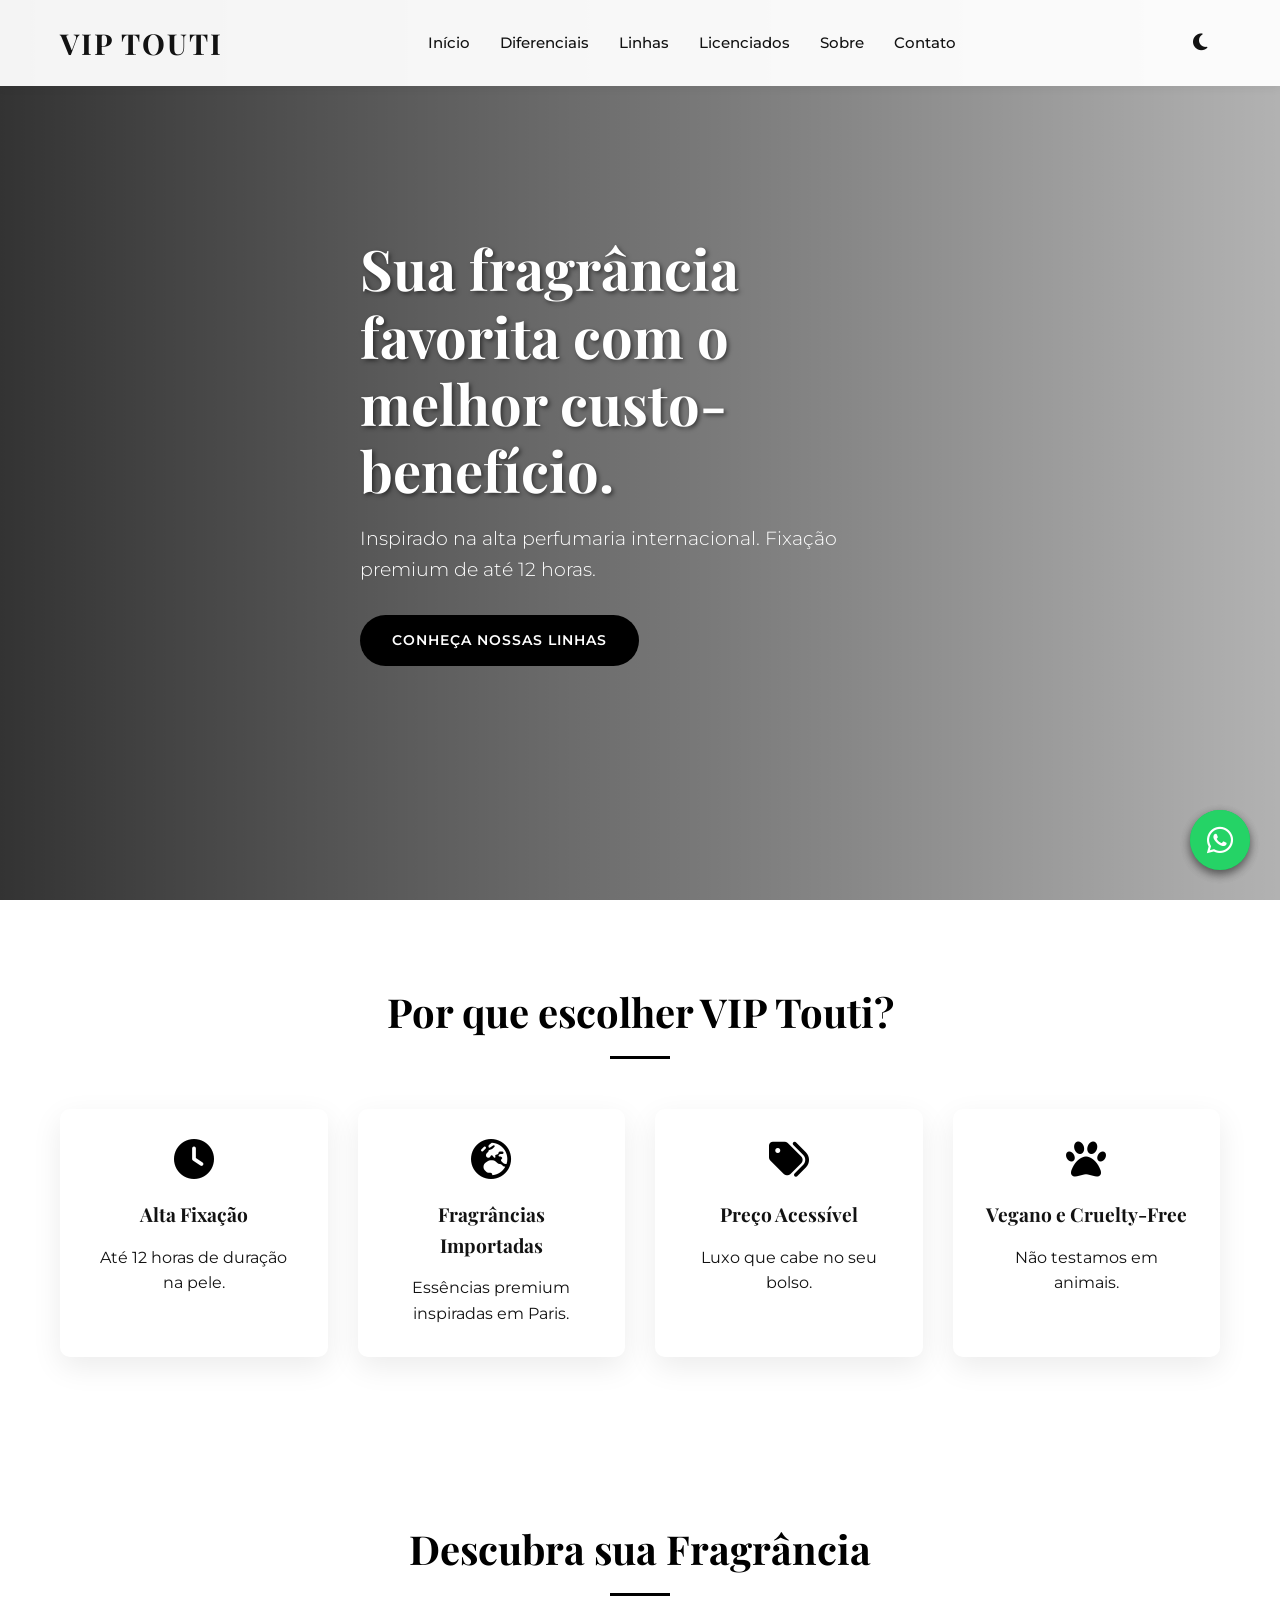
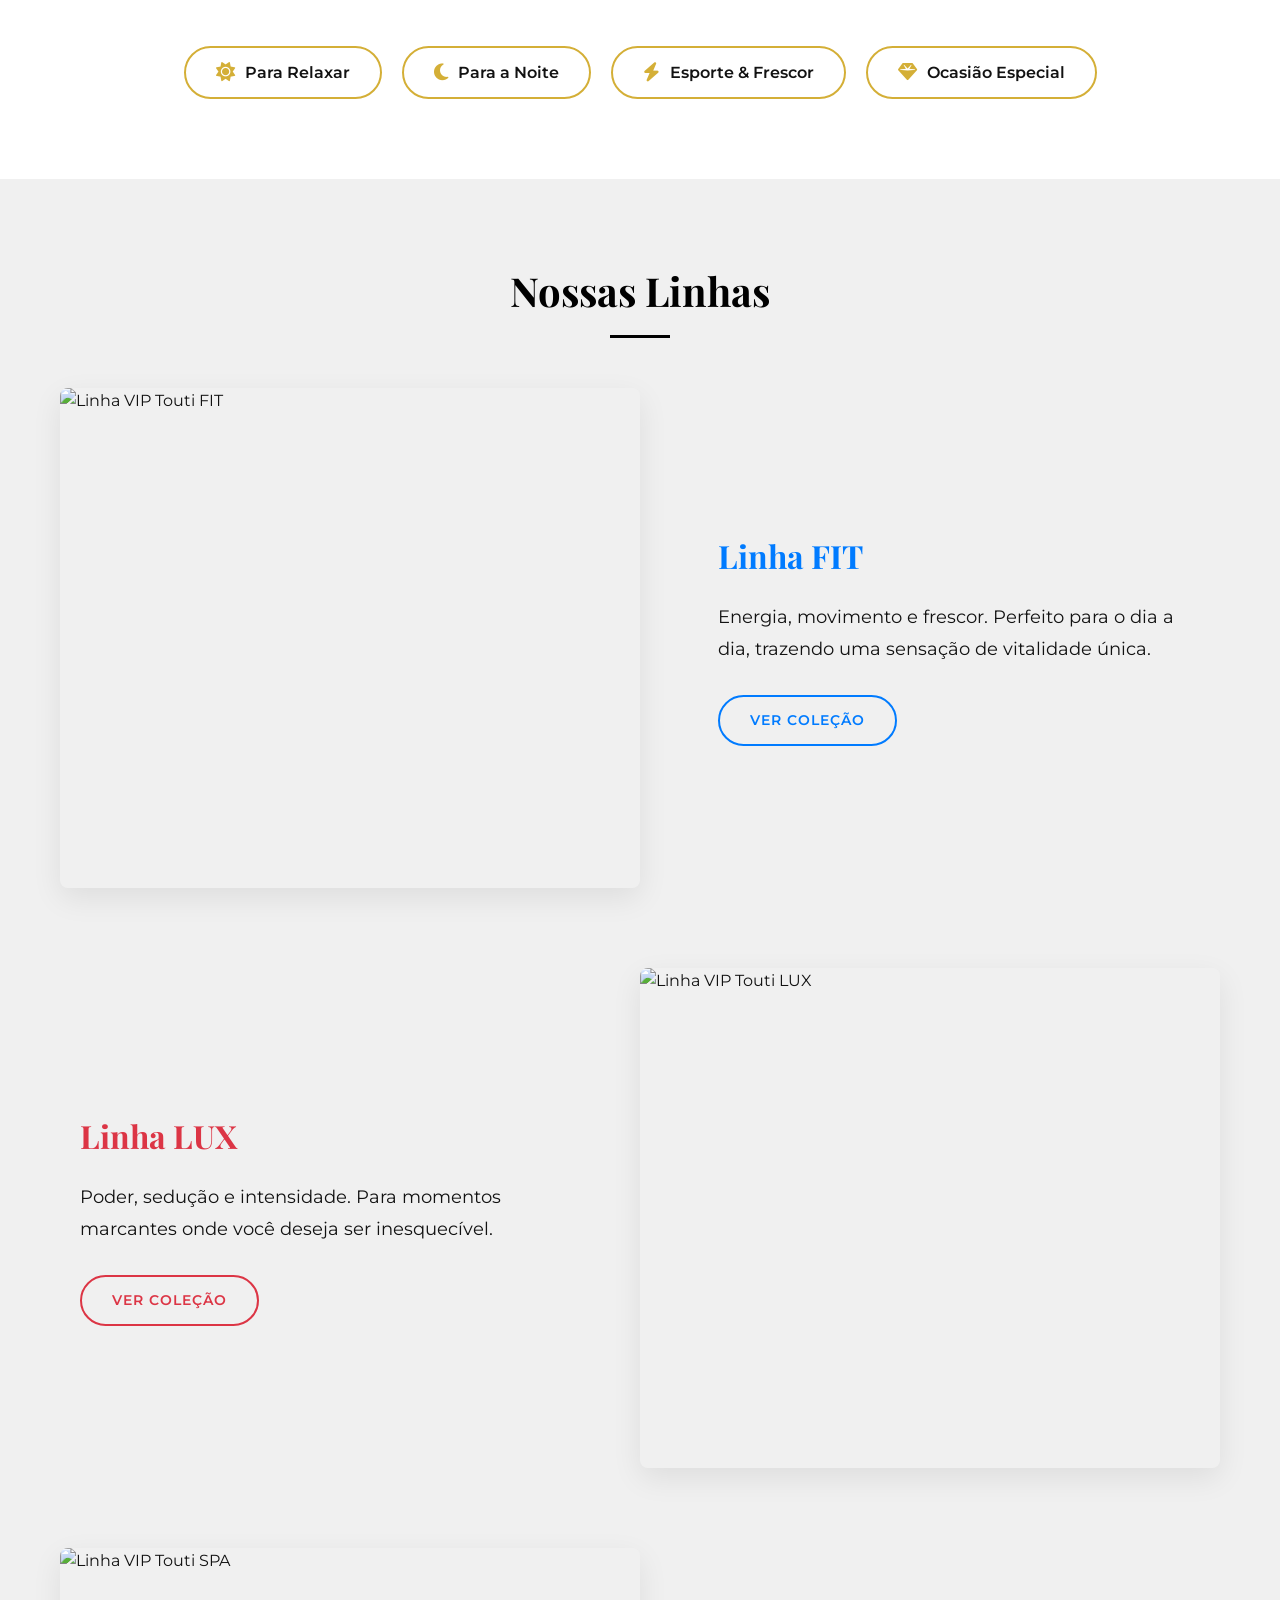
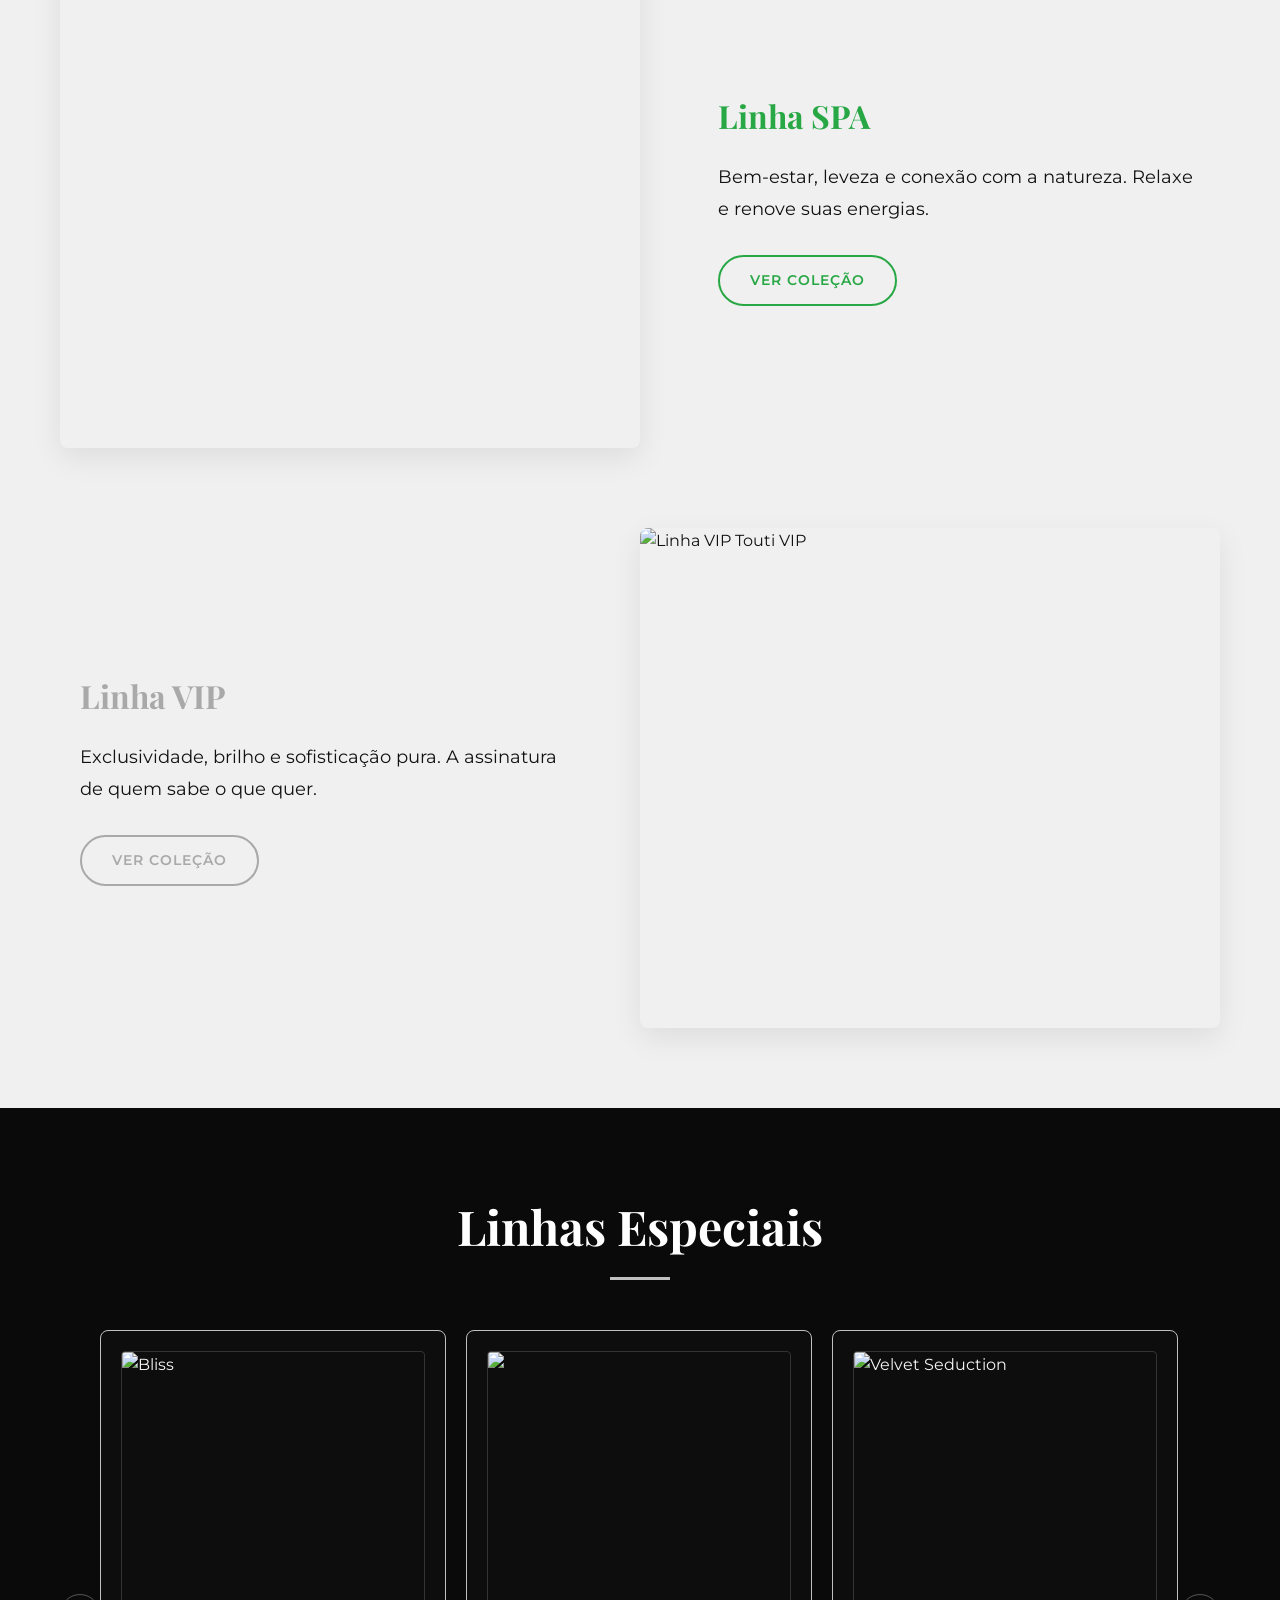
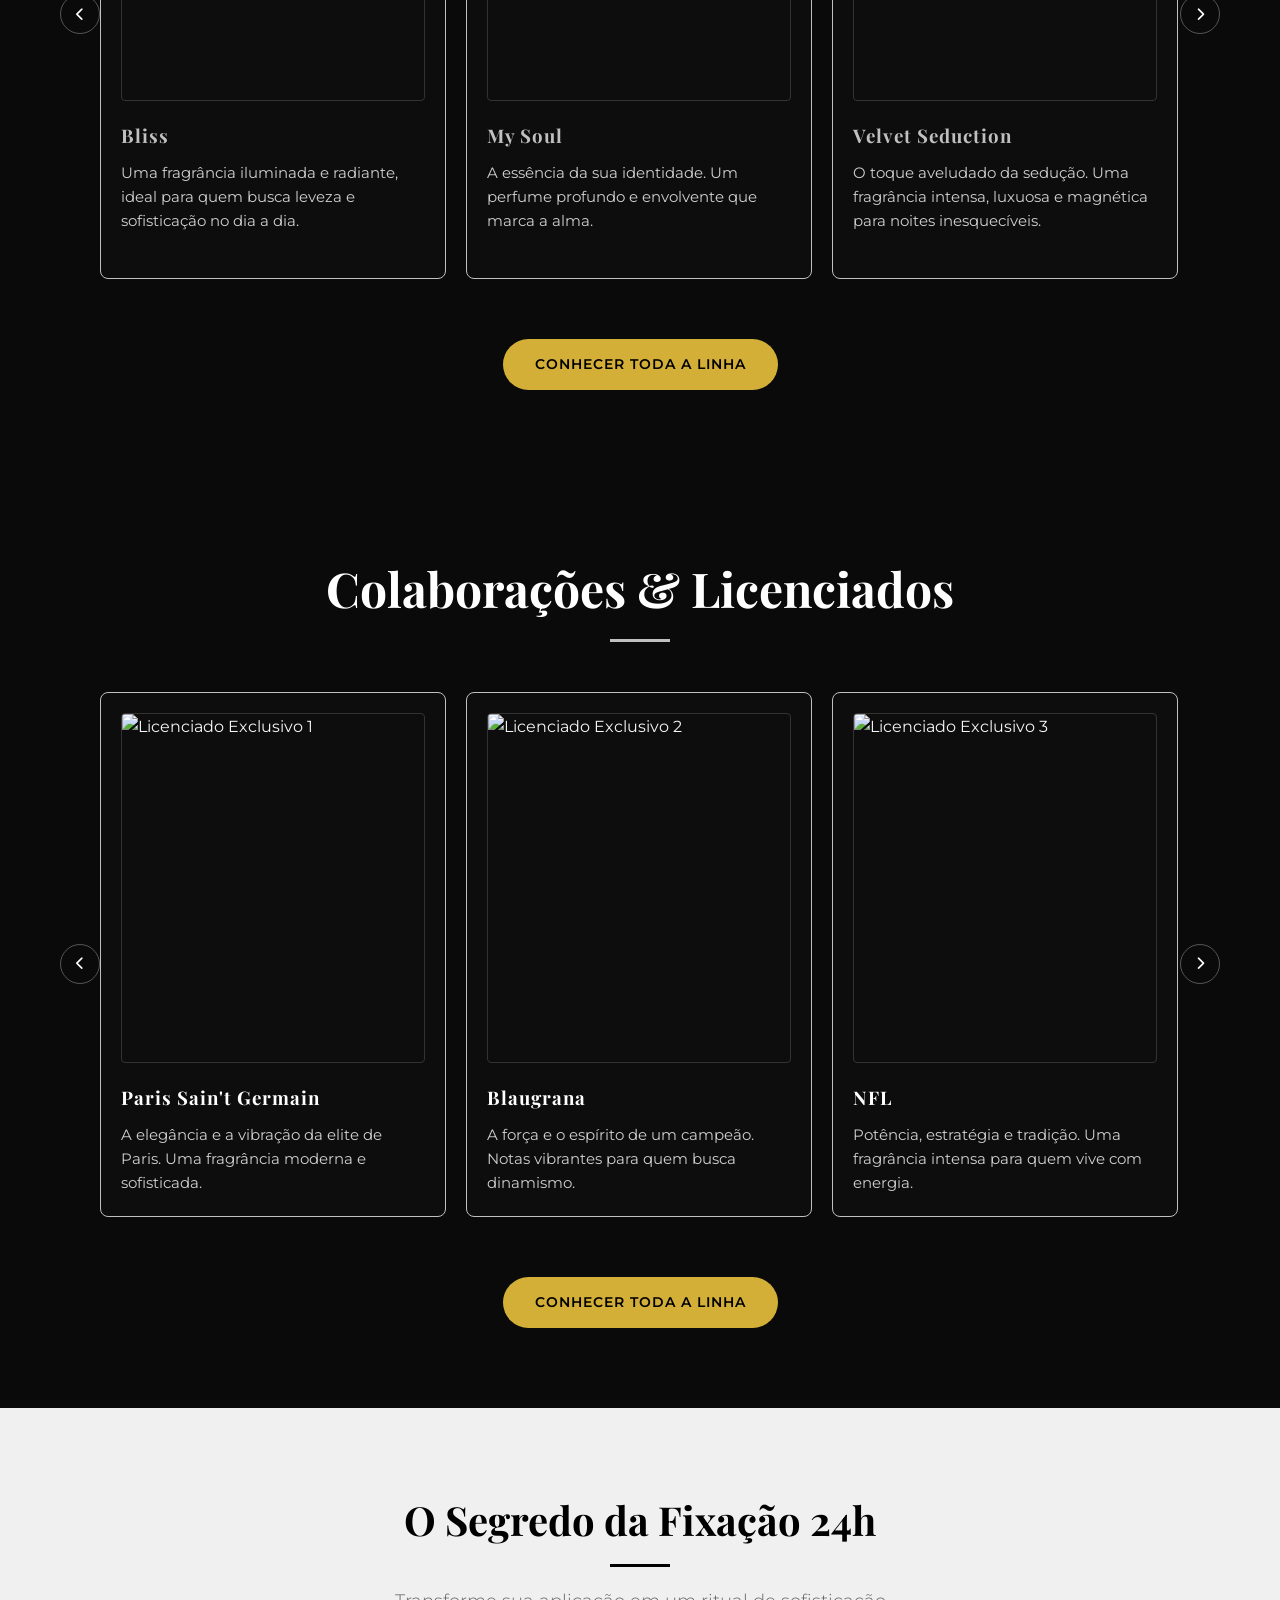
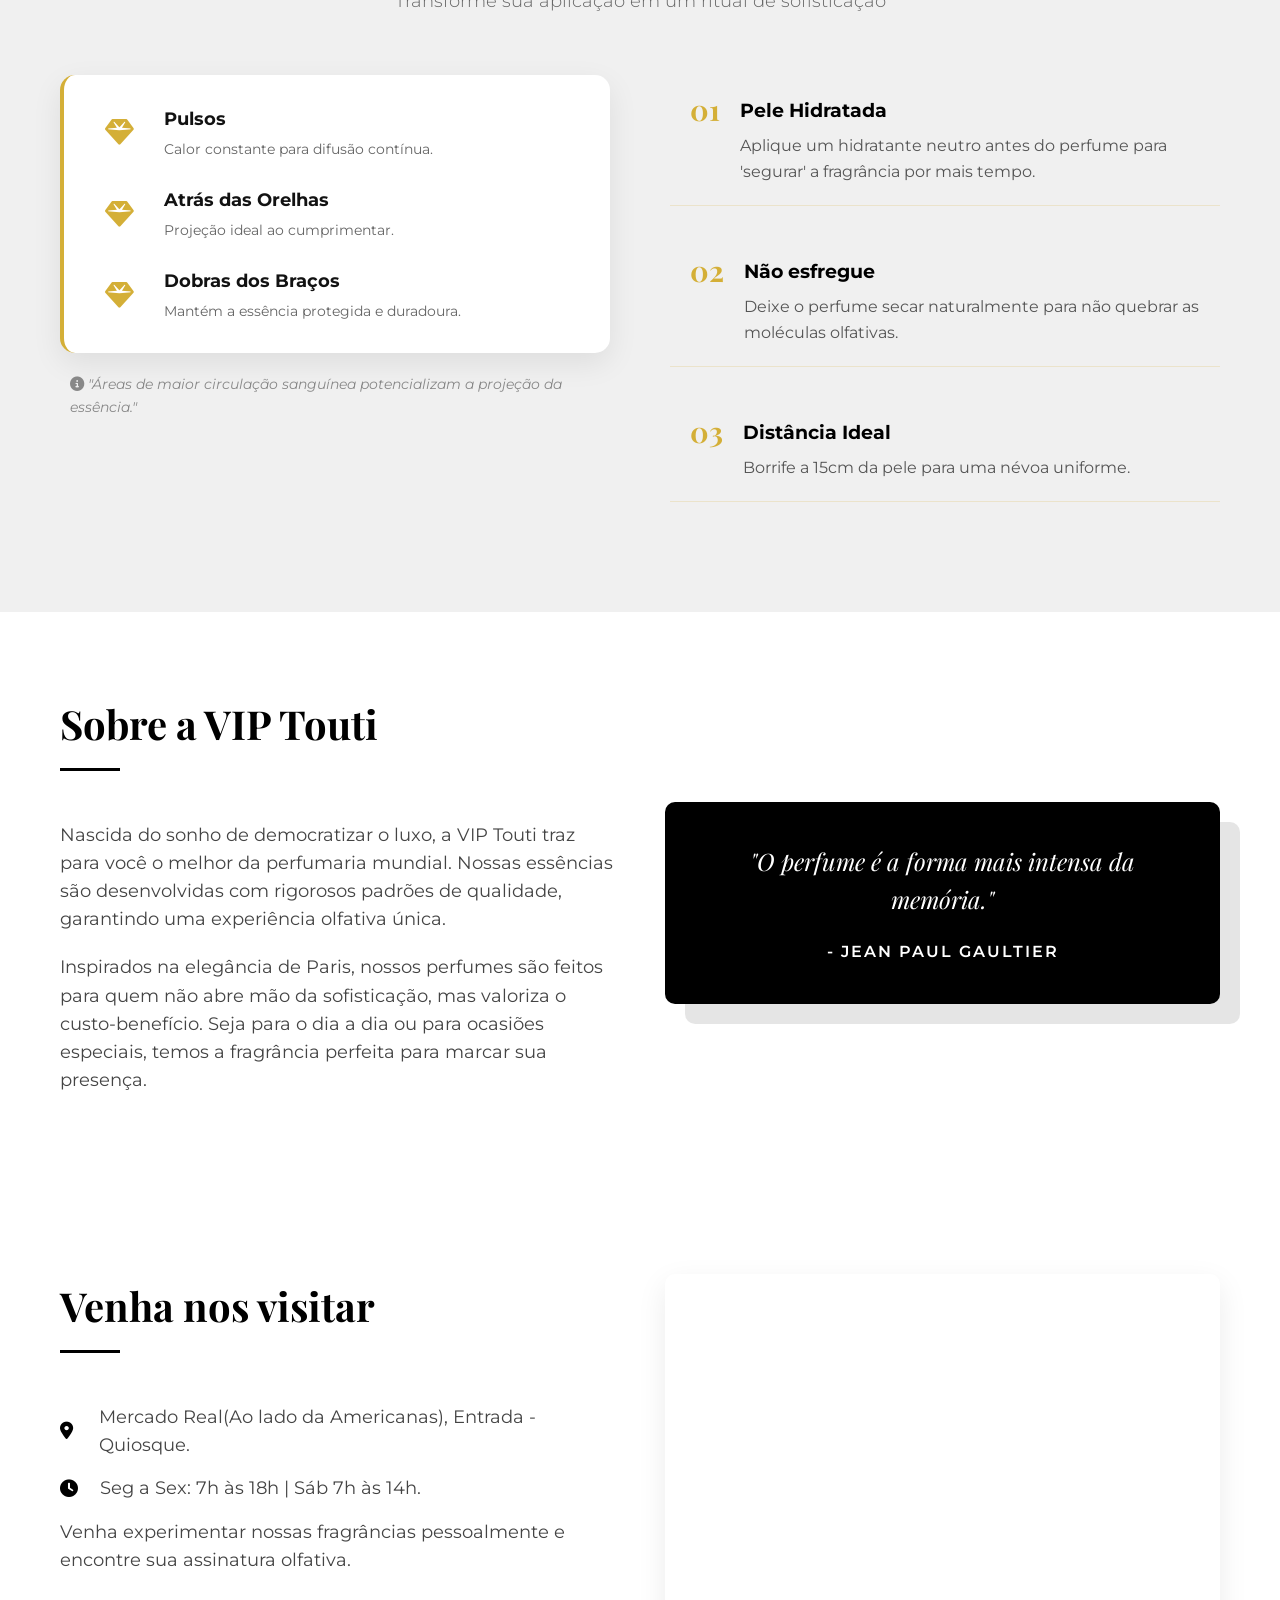
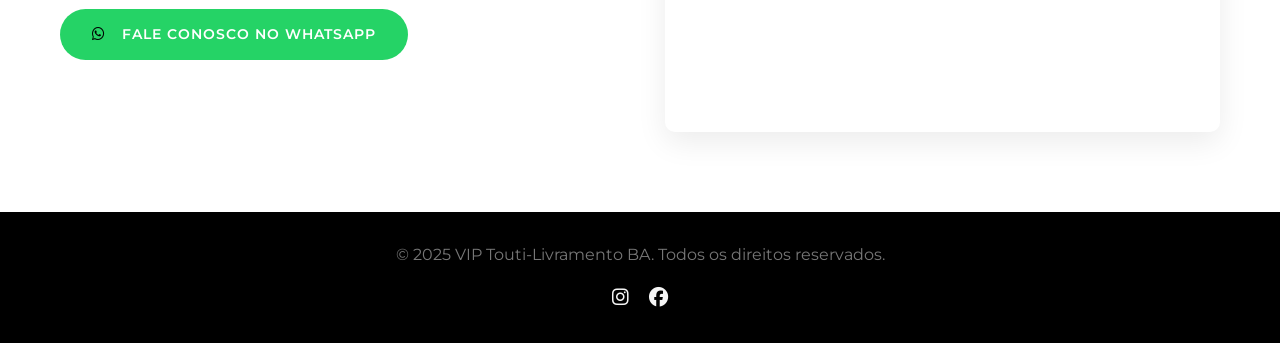
==== index.html @ 3f0609f9 "Add files via upload" ====
<!DOCTYPE html>
<html lang="pt-BR">

<head>
    <meta charset="UTF-8">
    <meta name="viewport" content="width=device-width, initial-scale=1.0">
    <title>VIP Touti - Livramento de Nss. Senhora</title>
    <link rel="icon" type="image/png" href="assets/favicon.png">
    <meta name="description"
        content="VIP Touti - Sua fragrância favorita com o melhor custo-benefício. Fixação de 12h, inspirado em Paris.">
    <!-- Google Fonts -->
    <link rel="preconnect" href="https://fonts.googleapis.com">
    <link rel="preconnect" href="https://fonts.gstatic.com" crossorigin>
    <link
        href="https://fonts.googleapis.com/css2?family=Montserrat:wght@300;400;600&family=Playfair+Display:wght@400;700&display=swap"
        rel="stylesheet">
    <!-- FontAwesome -->
    <link rel="stylesheet" href="https://cdnjs.cloudflare.com/ajax/libs/font-awesome/6.4.0/css/all.min.css">
    <!-- CSS -->
    <link rel="stylesheet" href="styles.css">
</head>

<body>

    <!-- Header / Nav -->
    <nav class="navbar">
        <div class="container nav-container">
            <h1 class="logo">VIP TOUTI</h1>
            <ul class="nav-links">
                <li><a href="#hero">Início</a></li>
                <li><a href="#diferenciais">Diferenciais</a></li>
                <li><a href="#linhas">Linhas</a></li>
                <li><a href="#licenciados">Licenciados</a></li>
                <li><a href="#sobre">Sobre</a></li>
                <li><a href="#contato">Contato</a></li>
            </ul>
            <div class="theme-toggle" id="theme-toggle">
                <i class="fas fa-moon"></i>
            </div>
            <div class="mobile-menu-btn">
                <i class="fas fa-bars"></i>
            </div>
        </div>
    </nav>

    <!-- Hero Section -->
    <header id="hero" class="hero-section">
        <div class="hero-overlay"></div>
        <div class="container hero-content">
            <h2>Sua fragrância favorita com o melhor custo-benefício.</h2>
            <p>Inspirado na alta perfumaria internacional. Fixação premium de até 12 horas.</p>
            <a href="#linhas" class="btn btn-primary">Conheça Nossas Linhas</a>
        </div>
    </header>

    <!-- Diferenciais -->
    <section id="diferenciais" class="section-padding">
        <div class="container">
            <h2 class="section-title">Por que escolher VIP Touti?</h2>
            <div class="diferenciais-grid">
                <div class="diferencial-card">
                    <i class="fas fa-clock"></i>
                    <h3>Alta Fixação</h3>
                    <p>Até 12 horas de duração na pele.</p>
                </div>
                <div class="diferencial-card">
                    <i class="fas fa-globe-europe"></i>
                    <h3>Fragrâncias Importadas</h3>
                    <p>Essências premium inspiradas em Paris.</p>
                </div>
                <div class="diferencial-card">
                    <i class="fas fa-tags"></i>
                    <h3>Preço Acessível</h3>
                    <p>Luxo que cabe no seu bolso.</p>
                </div>
                <div class="diferencial-card">
                    <i class="fas fa-paw"></i>
                    <h3>Vegano e Cruelty-Free</h3>
                    <p>Não testamos em animais.</p>
                </div>
            </div>
        </div>
    </section>

    <!-- Quiz / Descubra sua Fragrância -->
    <section id="quiz-section" class="section-padding">
        <div class="container">
            <h2 class="section-title">Descubra sua Fragrância</h2>
            <div class="quiz-container">
                <button class="quiz-btn" data-target="spa">
                    <i class="fas fa-sun"></i> Para Relaxar
                </button>
                <button class="quiz-btn" data-target="lux">
                    <i class="fas fa-moon"></i> Para a Noite
                </button>
                <button class="quiz-btn" data-target="fit">
                    <i class="fas fa-bolt"></i> Esporte & Frescor
                </button>
                <button class="quiz-btn" data-target="vip">
                    <i class="fas fa-gem"></i> Ocasião Especial
                </button>
            </div>
        </div>
    </section>

    <!-- Linhas -->
    <section id="linhas" class="section-padding bg-light">
        <div class="container">
            <h2 class="section-title">Nossas Linhas</h2>
            <div class="lines-container">
                <!-- Linha FIT -->
                <div class="line-row line-fit-card">
                    <div class="line-image-container">
                        <img src="assets/fit.jpg" alt="Linha VIP Touti FIT">
                    </div>
                    <div class="line-content">
                        <h3>Linha FIT</h3>
                        <p>Energia, movimento e frescor. Perfeito para o dia a dia, trazendo uma sensação de vitalidade
                            única.</p>
                        <a href="#" class="btn btn-outline js-open-modal" data-category="fit">Ver Coleção</a>
                    </div>
                </div>

                <!-- Linha LUX -->
                <div class="line-row line-lux-card">
                    <div class="line-image-container">
                        <img src="assets/lux.png" alt="Linha VIP Touti LUX">
                    </div>
                    <div class="line-content">
                        <h3>Linha LUX</h3>
                        <p>Poder, sedução e intensidade. Para momentos marcantes onde você deseja ser inesquecível.</p>
                        <a href="#" class="btn btn-outline js-open-modal" data-category="lux">Ver Coleção</a>
                    </div>
                </div>

                <!-- Linha SPA -->
                <div class="line-row line-spa-card">
                    <div class="line-image-container">
                        <img src="assets/spa.png" alt="Linha VIP Touti SPA">
                    </div>
                    <div class="line-content">
                        <h3>Linha SPA</h3>
                        <p>Bem-estar, leveza e conexão com a natureza. Relaxe e renove suas energias.</p>
                        <a href="#" class="btn btn-outline js-open-modal" data-category="spa">Ver Coleção</a>
                    </div>
                </div>

                <!-- Linha VIP -->
                <div class="line-row line-vip-card">
                    <div class="line-image-container">
                        <img src="assets/vip.jpg" alt="Linha VIP Touti VIP">
                    </div>
                    <div class="line-content">
                        <h3>Linha VIP</h3>
                        <p>Exclusividade, brilho e sofisticação pura. A assinatura de quem sabe o que quer.</p>
                        <a href="#" class="btn btn-outline js-open-modal" data-category="vip">Ver Coleção</a>
                    </div>
                </div>
            </div>
        </div>
    </section>

    <!-- Linhas Especiais (Carousel) -->
    <section id="linhas-especiais" class="section-padding licensed-section">
        <div class="container">
            <h2 class="section-title">Linhas Especiais</h2>

            <div class="carousel-container">
                <button class="carousel-btn prev-btn" aria-label="Anterior"><i class="fas fa-chevron-left"></i></button>

                <div class="carousel-track-container">
                    <div class="licensed-grid carousel-track">
                        <!-- Bliss -->
                        <div class="licensed-card">
                            <img src="assets/bliss.png" alt="Bliss">
                            <div class="licensed-info">
                                <h3>Bliss</h3>
                                <p>Uma fragrância iluminada e radiante, ideal para quem busca leveza e sofisticação no
                                    dia a dia.</p>

                            </div>
                        </div>
                        <!-- My Soul -->
                        <div class="licensed-card">
                            <img src="assets/mysoul.jpeg" My Soul">
                            <div class="licensed-info">
                                <h3>My Soul</h3>
                                <p>A essência da sua identidade. Um perfume profundo e envolvente que marca a alma.</p>

                            </div>
                        </div>
                        <!-- Velvet Seduction -->
                        <div class="licensed-card">
                            <img src="assets/velvetSeduction.png" alt="Velvet Seduction">
                            <div class="licensed-info">
                                <h3>Velvet Seduction</h3>
                                <p>O toque aveludado da sedução. Uma fragrância intensa, luxuosa e magnética para noites
                                    inesquecíveis.</p>

                            </div>
                        </div>
                        <!-- Charm -->
                        <div class="licensed-card">
                            <img src="assets/charm.jpeg" alt="Cham">
                            <div class="licensed-info">
                                <h3>Charm</h3>
                                <p>Charme e personalidade em cada nota. O equilíbrio perfeito entre o moderno e o
                                    clássico.</p>

                            </div>
                        </div>

                         <!-- Desire -->
                        <div class="licensed-card">
                            <img src="assets/Desire.jpg" alt="Desire">
                            <div class="licensed-info">
                                <h3>Desire</h3>
                                <p>Uma fragrância magnética e envolvente, feita para quem deseja deixar um rastro de sedução e sofisticação por onde passa.
                            </div>
                        </div>

                         <!-- Unity -->
                        <div class="licensed-card">
                            <img src="assets/unity.jpg" alt="Unity">
                            <div class="licensed-info">
                                <h3>Unity</h3>
                                <p>A harmonia perfeita entre frescor e força. Uma essência versátil que celebra a união de notas vibrantes para o dia a dia.</p>

                            </div>
                        </div>

                         <!-- Prestige -->
                        <div class="licensed-card">
                            <img src="assets/prestige.jpg" alt="Prestige">
                            <div class="licensed-info">
                                <h3>Prestige</h3>
                                <p>O ápice da elegância e do poder. Notas intensas e refinadas para momentos onde a presença marcante é indispensável.</p>

                            </div>
                        </div>
                    </div>
                </div>

                <button class="carousel-btn next-btn" aria-label="Próximo"><i class="fas fa-chevron-right"></i></button>
            </div>

            <div style="text-align: center; margin-top: 40px;">
                <a href="#contato" class="btn btn-primary"
                    style="background-color: var(--color-licensed); color: #000;">Conhecer Toda a Linha</a>
            </div>
        </div>
    </section>

    <!-- Perfumes Licenciados (Carousel) -->
    <section id="licenciados" class="section-padding licensed-section">
        <div class="container">
            <h2 class="section-title">Colaborações & Licenciados</h2>

            <div class="carousel-container">
                <button class="carousel-btn prev-btn" aria-label="Anterior"><i class="fas fa-chevron-left"></i></button>

                <div class="carousel-track-container">
                    <div class="licensed-grid carousel-track">
                        <!-- Card 1 -->
                        <div class="licensed-card">
                            <img src="assets/paris.jpeg" alt="Licenciado Exclusivo 1">
                            <div class="licensed-info">
                                <h3>Paris Sain't Germain</h3>
                                <p>A elegância e a vibração da elite de Paris. Uma fragrância moderna e sofisticada.</p>
                            </div>
                        </div>
                        <!-- Card 2 -->
                        <div class="licensed-card">
                            <img src="assets/barcelona.jpeg" alt="Licenciado Exclusivo 2">
                            <div class="licensed-info">
                                <h3>Blaugrana</h3>
                                <p>A força e o espírito de um campeão. Notas vibrantes para quem busca dinamismo.</p>
                            </div>
                        </div>
                        <!-- Card 3 -->
                        <div class="licensed-card">
                            <img src="assets/nfl.jpg" alt="Licenciado Exclusivo 3">
                            <div class="licensed-info">
                                <h3>NFL</h3>
                                <p>Potência, estratégia e tradição. Uma fragrância intensa para quem vive com energia.
                                </p>
                            </div>
                        </div>
                        <!-- Card 4 -->
                        <div class="licensed-card">
                            <img src="assets/city.png" alt="Licenciado Exclusivo 4">
                            <div class="licensed-info">
                                <h3>Manchester City</h3>
                                <p>Inovação e domínio. Um aroma marcante que reflete a modernidade do futebol inglês.
                                </p>
                            </div>
                        </div>
                        <!-- Card 5 -->
                        <div class="licensed-card">
                            <img src="assets/juventus.jpg" alt="Licenciado Exclusivo 5">
                            <div class="licensed-info">
                                <h3>Juventus</h3>
                                <p>O clássico estilo italiano. Elegância atemporal e sofisticação em cada nota.</p>
                            </div>
                        </div>
                        <!-- Card 6 -->
                        <div class="licensed-card">
                            <img src="assets/marinaFerrari.jpg" alt="Licenciado Exclusivo 7">
                            <div class="licensed-info">
                                <h3>Marina Ferrari</h3>
                                <p>Leveza, frescor e autenticidade. Perfeito para mulheres dinâmicas e inspiradoras.</p>
                            </div>
                        </div>
                    </div>
                </div>

                <button class="carousel-btn next-btn" aria-label="Próximo"><i class="fas fa-chevron-right"></i></button>
            </div>

            <div style="text-align: center; margin-top: 40px;">
                <a href="#contato" class="btn btn-primary"
                    style="background-color: var(--color-licensed); color: #000;">Conhecer Toda a Linha</a>
            </div>
        </div>
    </section>

    <!-- Seção de Autoridade e Dicas -->
    <section id="fixacao-tips" class="section-padding bg-light">
        <div class="container">
            <div class="section-header-centered">
                <h2 class="section-title">O Segredo da Fixação 24h</h2>
                <p class="section-subtitle">Transforme sua aplicação em um ritual de sofisticação</p>
            </div>

            <div class="tips-grid">
                <!-- Esquerda: Infográfico de Pontos de Pulso -->
                <div class="pulse-points-column">
                    <div class="infographic-container">
                        <div class="pulse-point-item">
                            <i class="fas fa-gem"></i>
                            <div class="pulse-text">
                                <h4>Pulsos</h4>
                                <p>Calor constante para difusão contínua.</p>
                            </div>
                        </div>
                        <div class="pulse-point-item">
                            <i class="fas fa-gem"></i>
                            <div class="pulse-text">
                                <h4>Atrás das Orelhas</h4>
                                <p>Projeção ideal ao cumprimentar.</p>
                            </div>
                        </div>
                        <div class="pulse-point-item">
                            <i class="fas fa-gem"></i>
                            <div class="pulse-text">
                                <h4>Dobras dos Braços</h4>
                                <p>Mantém a essência protegida e duradoura.</p>
                            </div>
                        </div>
                    </div>
                    <div class="infographic-legend">
                        <p><i class="fas fa-info-circle"></i> "Áreas de maior circulação sanguínea potencializam a
                            projeção da essência."</p>
                    </div>
                </div>

                <!-- Direita: Dicas VIP -->
                <div class="vip-tips-column">
                    <div class="vip-tip-card">
                        <span class="tip-number">01</span>
                        <div class="tip-content">
                            <h4>Pele Hidratada</h4>
                            <p>Aplique um hidratante neutro antes do perfume para 'segurar' a fragrância por mais tempo.
                            </p>
                        </div>
                    </div>
                    <div class="vip-tip-card">
                        <span class="tip-number">02</span>
                        <div class="tip-content">
                            <h4>Não esfregue</h4>
                            <p>Deixe o perfume secar naturalmente para não quebrar as moléculas olfativas.</p>
                        </div>
                    </div>
                    <div class="vip-tip-card">
                        <span class="tip-number">03</span>
                        <div class="tip-content">
                            <h4>Distância Ideal</h4>
                            <p>Borrife a 15cm da pele para uma névoa uniforme.</p>
                        </div>
                    </div>
                </div>
            </div>
        </div>
    </section>


    <!-- Sobre -->
    <section id="sobre" class="section-padding">
        <div class="container about-container">
            <div class="about-text">
                <h2 class="section-title align-left">Sobre a VIP Touti</h2>
                <p>Nascida do sonho de democratizar o luxo, a VIP Touti traz para você o melhor da perfumaria mundial.
                    Nossas essências são desenvolvidas com rigorosos padrões de qualidade, garantindo uma experiência
                    olfativa única.</p>
                <p>Inspirados na elegância de Paris, nossos perfumes são feitos para quem não abre mão da sofisticação,
                    mas valoriza o custo-benefício. Seja para o dia a dia ou para ocasiões especiais, temos a fragrância
                    perfeita para marcar sua presença.</p>
            </div>
            <div class="about-image">
                <!-- Using hero image again or could be another generated one, reusing hero for now or generic pattern -->
                <!-- Let's use a nice quote box or style here instead of image to save assets, or re-use hero cropped -->
                <div class="quote-box">
                    <p>"O perfume é a forma mais intensa da memória."</p>
                    <span>- Jean Paul Gaultier</span>
                </div>
            </div>
        </div>
    </section>

    <!-- Localização e Contato -->
    <section id="contato" class="section-padding bg-dark">
        <div class="container contact-container">
            <div class="contact-info">
                <h2 class="section-title text-white align-left">Venha nos visitar</h2>
                <p><i class="fas fa-map-marker-alt"></i> Mercado Real(Ao lado da Americanas), Entrada - Quiosque. </p>
                <p><i class="fas fa-clock"></i> Seg a Sex: 7h às 18h | Sáb 7h às 14h. </p>
                <p>Venha experimentar nossas fragrâncias pessoalmente e encontre sua assinatura olfativa.</p>
                <a href="https://wa.me/5577998505949" target="_blank" class="btn btn-whatsapp main-cta">
                    <i class="fab fa-whatsapp"></i> Fale Conosco no WhatsApp
                </a>
            </div>
            <div class="map-placeholder">
                <iframe
                    src="https://www.google.com/maps/embed?pb=!1m18!1m12!1m3!1d3877.1519222669194!2d-41.843242200000006!3d-13.648520999999999!2m3!1f0!2f0!3f0!3m2!1i1024!2i768!4f13.1!3m3!1m2!1s0x7447f0872741a97%3A0x317f0d196042a876!2sAmericanas%20Express!5e0!3m2!1spt-BR!2sbr!4v1766502628533!5m2!1spt-BR!2sbr"
                    width="600" height="450" style="border:0;" allowfullscreen="" loading="lazy"
                    referrerpolicy="no-referrer-when-downgrade"></iframe>
            </div>
        </div>
    </section>

    <!-- Footer -->
    <footer>
        <div class="container footer-content">
            <p>&copy; 2025 VIP Touti-Livramento BA. Todos os direitos reservados.</p>
            <div class="social-links">
                <a href="https://www.instagram.com/viptoutilivpiata?igsh=MTBzZ2NlbDJpdzJhMQ=="><i
                        class="fab fa-instagram"></i></a>
                <a href="#"><i class="fab fa-facebook"></i></a>
            </div>
        </div>
    </footer>

    <!-- Floating WhatsApp -->
    <a href="https://wa.me/5577998505949" class="floating-whatsapp" target="_blank">
        <i class="fab fa-whatsapp"></i>
    </a>

    <a href="https://wa.me/5577998505949" class="floating-whatsapp" target="_blank">
        <i class="fab fa-whatsapp"></i>
    </a>

    <!-- Modal for Collections -->
    <div id="collection-modal" class="modal">
        <div class="modal-content">
            <span class="close-modal">&times;</span>
            <h3 id="modal-title">Título da Coleção</h3>
            <div id="modal-body">
                <!-- Content will be injected via JS -->
            </div>
            <a href="https://wa.me/5577998505949" target="_blank" class="btn btn-primary modal-cta">Consultar
                disponibilidade via WhatsApp</a>
        </div>
    </div>

    <script src="script.js"></script>
</body>

</html>
---- styles.css ----
/* CSS Reset & Variables */
:root {
    --primary-black: #000000;
    --primary-white: #FFFFFF;
    --text-dark: #121212;
    --text-light: #F5F5F5;
    --gray-bg: #F0F0F0;

    /* Line Colors */
    --color-fit: #007BFF;
    /* FIT - Blue */
    --color-lux: #DC3545;
    /* LUX - Red */
    --color-spa: #28A745;
    /* SPA - Green */
    --color-vip: #A9A9A9;
    /* VIP - Silver/Gray */

    /* Licenciados */
    --color-licensed: #D4AF37;
    /* Keep Gold for specialized section highlight if needed, or use bold B&W */

    --font-heading: 'Playfair Display', serif;
    --font-body: 'Montserrat', sans-serif;

    --transition: all 0.3s ease;
    --shadow: 0 10px 30px rgba(0, 0, 0, 0.08);

    /* Dark Mode Variables Default (Light Mode) */
    --bg-color: var(--primary-white);
    --bg-light-color: var(--gray-bg);
    --text-main: var(--text-dark);
    --card-bg: var(--primary-white);
    --navbar-bg: rgba(255, 255, 255, 0.95);
    --navbar-text: var(--secondary-black);
}

body.dark-mode {
    --bg-color: #0D0D0D;
    /* Deep Black */
    --bg-light-color: #1a1a1a;
    --text-main: #F5F5F5;
    /* Ivory White */
    --card-bg: #151515;
    --navbar-bg: rgba(13, 13, 13, 0.95);
    --navbar-text: #F5F5F5;

    background-color: var(--bg-color);
    color: var(--text-main);
}

/* Theme Toggle Button */
.theme-toggle {
    cursor: pointer;
    font-size: 1.2rem;
    padding: 10px;
    margin-left: 20px;
    border-radius: 50%;
    transition: var(--transition);
    display: flex;
    align-items: center;
    justify-content: center;
    width: 40px;
    height: 40px;
}

.theme-toggle:hover {
    background-color: rgba(0, 0, 0, 0.1);
}

body.dark-mode .theme-toggle:hover {
    background-color: rgba(255, 255, 255, 0.1);
}

/* Dark Mode Overrides */
body.dark-mode .navbar {
    background: var(--navbar-bg);
    box-shadow: 0 2px 10px rgba(255, 255, 255, 0.05);
}

body.dark-mode .logo {
    color: var(--navbar-text);
}

/* Force Text Visibility in Dark Mode */
body.dark-mode h1,
body.dark-mode h2,
body.dark-mode h3,
body.dark-mode h4,
body.dark-mode h5,
body.dark-mode h6,
body.dark-mode p,
body.dark-mode span,
body.dark-mode li,
body.dark-mode a {
    color: var(--text-main);
}

/* Specific overrides for muted text to be lighter gray, not dark gray */
body.dark-mode .text-muted,
body.dark-mode p.text-muted {
    color: #B0B0B0 !important;
}

/* Icon Visibility */
body.dark-mode i,
body.dark-mode .fas,
body.dark-mode .fab {
    color: #FFFFFF;
}

/* Fix specific icon colors that might be overridden by other styles */
body.dark-mode .diferencial-card i {
    color: #FFFFFF;
    text-shadow: 0 0 10px rgba(255, 255, 255, 0.5);
}

/* Navigation Links */
body.dark-mode .nav-links a {
    color: var(--navbar-text);
}

body.dark-mode .nav-links a::after {
    background-color: var(--navbar-text);
}

/* Section Titles */
body.dark-mode .section-title {
    color: var(--text-main);
}

body.dark-mode .section-title::after {
    background-color: var(--text-main);
}

/* Cards Background and Text */
body.dark-mode .diferencial-card {
    background: var(--card-bg);
    box-shadow: 0 10px 30px rgba(0, 0, 0, 0.5);
    border: 1px solid rgba(255, 255, 255, 0.1);
    /* Subtle border for definition */
}

/* Ensure text inside cards is visible */
body.dark-mode .diferencial-card h3,
body.dark-mode .category-info h3 {
    color: var(--text-main);
}

body.dark-mode .diferencial-card p,
body.dark-mode .category-info p {
    color: #E0E0E0;
    /* Lighter gray for readability */
}

body.dark-mode .category-card {
    background: var(--card-bg);
    border: 1px solid rgba(255, 255, 255, 0.1);
}

body.dark-mode .bg-light {
    background-color: var(--bg-light-color);
}

/* Button Visibility in Dark Mode */
/* Primary Buttons (originally Black) -> Turn White or Outline White */
body.dark-mode .btn-primary {
    background-color: #FFFFFF;
    color: #000000;
    border: 2px solid #FFFFFF;
}

body.dark-mode .btn-primary:hover {
    background-color: #E0E0E0;
    color: #000000;
    box-shadow: 0 0 15px rgba(255, 255, 255, 0.3);
}

/* Outline Buttons (originally dark text) -> Turn White text/border */
body.dark-mode .btn-outline {
    border-color: #FFFFFF;
    color: #FFFFFF;
}

body.dark-mode .btn-outline:hover {
    background-color: #FFFFFF;
    color: #000000;
}

/* Contact Section Icons */
body.dark-mode .contact-info i {
    color: #FFFFFF;
}

body.dark-mode .contact-info p {
    color: #E0E0E0;
}

/* Glow Effects for Lines in Dark Mode - Adjusted for contrast */
body.dark-mode .line-fit-card h3 {
    text-shadow: 0 0 10px var(--color-fit);
    color: var(--color-fit) !important;
    /* Keep brand color but glow makes it readable */
}

body.dark-mode .line-fit-card .btn-outline {
    border-color: var(--color-fit);
    color: var(--color-fit);
    box-shadow: 0 0 5px var(--color-fit);
}

body.dark-mode .line-fit-card .btn-outline:hover {
    box-shadow: 0 0 15px var(--color-fit);
    background-color: var(--color-fit);
    color: #FFFFFF;
}

/* LUX */
body.dark-mode .line-lux-card h3 {
    text-shadow: 0 0 10px var(--color-lux);
    color: var(--color-lux) !important;
}

body.dark-mode .line-lux-card .btn-outline {
    border-color: var(--color-lux);
    color: var(--color-lux);
    box-shadow: 0 0 5px var(--color-lux);
}

body.dark-mode .line-lux-card .btn-outline:hover {
    box-shadow: 0 0 15px var(--color-lux);
    background-color: var(--color-lux);
    color: #FFFFFF;
}

/* SPA */
body.dark-mode .line-spa-card h3 {
    text-shadow: 0 0 10px var(--color-spa);
    color: var(--color-spa) !important;
}

body.dark-mode .line-spa-card .btn-outline {
    border-color: var(--color-spa);
    color: var(--color-spa);
    box-shadow: 0 0 5px var(--color-spa);
}

body.dark-mode .line-spa-card .btn-outline:hover {
    box-shadow: 0 0 15px var(--color-spa);
    background-color: var(--color-spa);
    color: #FFFFFF;
}

/* VIP */
body.dark-mode .line-vip-card h3 {
    text-shadow: 0 0 10px var(--color-vip);
    color: var(--color-vip) !important;
}

body.dark-mode .line-vip-card .btn-outline {
    border-color: var(--color-vip);
    color: var(--color-vip);
    box-shadow: 0 0 5px var(--color-vip);
}

body.dark-mode .line-vip-card .btn-outline:hover {
    box-shadow: 0 0 15px var(--color-vip);
    background-color: var(--color-vip);
    color: #FFFFFF;
}

body.dark-mode .quote-box {
    background-color: #222;
    border: 1px solid #333;
}

/* Mobile Menu Dark Mode */
@media (max-width: 768px) {
    body.dark-mode .nav-links {
        background: var(--card-bg);
    }
}

* {
    margin: 0;
    padding: 0;
    box-sizing: border-box;
}

body {
    font-family: var(--font-body);
    color: var(--text-dark);
    line-height: 1.6;
    background-color: var(--primary-white);
    overflow-x: hidden;
}

h1,
h2,
h3 {
    font-family: var(--font-heading);
    font-weight: 700;
}

a {
    text-decoration: none;
    color: inherit;
    transition: var(--transition);
}

ul {
    list-style: none;
}

img {
    max-width: 100%;
    display: block;
}

/* Utilities */
.container {
    max-width: 1200px;
    margin: 0 auto;
    padding: 0 20px;
}

.section-padding {
    padding: 80px 0;
}

.text-white {
    color: var(--text-light);
}

.bg-light {
    background-color: var(--gray-bg);
}

.bg-dark {
    background-color: var(--secondary-black);
    color: var(--text-light);
}

.section-title {
    text-align: center;
    font-size: 2.5rem;
    margin-bottom: 50px;
    color: var(--primary-black);
    position: relative;
    padding-bottom: 15px;
}

.section-title::after {
    content: '';
    position: absolute;
    bottom: 0;
    left: 50%;
    transform: translateX(-50%);
    width: 60px;
    height: 3px;
    background-color: var(--primary-black);
}

.section-title.align-left {
    text-align: left;
}

.section-title.align-left::after {
    left: 0;
    transform: none;
}

/* Buttons */
.btn {
    display: inline-block;
    padding: 12px 30px;
    border-radius: 50px;
    font-weight: 600;
    text-transform: uppercase;
    letter-spacing: 1px;
    font-size: 0.9rem;
    cursor: pointer;
    border: 2px solid transparent;
}

.btn-primary {
    background-color: var(--primary-black);
    color: var(--primary-white);
}

.btn-primary:hover {
    background-color: #333;
    transform: translateY(-2px);
}

.btn-outline {
    border-color: var(--secondary-black);
    color: var(--secondary-black);
}

.btn-outline:hover {
    background-color: var(--primary-black);
    color: var(--primary-white);
}

.btn-whatsapp {
    background-color: #25D366;
    color: white;
    margin-top: 20px;
}

.btn-whatsapp:hover {
    background-color: #128C7E;
}

/* Navbar */
.navbar {
    position: fixed;
    top: 0;
    left: 0;
    width: 100%;
    background: rgba(255, 255, 255, 0.95);
    padding: 20px 0;
    z-index: 1000;
    box-shadow: 0 2px 10px rgba(0, 0, 0, 0.05);
}

.nav-container {
    display: flex;
    justify-content: space-between;
    align-items: center;
}

.logo {
    font-size: 1.8rem;
    color: var(--secondary-black);
    letter-spacing: 2px;
}

.nav-links {
    display: flex;
    gap: 30px;
}

.nav-links a {
    font-weight: 500;
    font-size: 0.95rem;
    position: relative;
}

.nav-links a::after {
    content: '';
    position: absolute;
    width: 0;
    height: 2px;
    bottom: -5px;
    left: 0;
    background-color: var(--primary-black);
    transition: var(--transition);
}

.nav-links a:hover::after {
    width: 100%;
}

.mobile-menu-btn {
    display: none;
    font-size: 1.5rem;
    cursor: pointer;
}

/* Hero Section */
.hero-section {
    height: 100vh;
    background-image: url('assets/hero.png');
    background-position: center;
    background-size: cover;
    background-repeat: no-repeat;
    position: relative;
    display: flex;
    align-items: center;
    justify-content: flex-start;
    /* Align left */
    margin-top: 0;
}

.hero-overlay {
    position: absolute;
    top: 0;
    left: 0;
    width: 100%;
    height: 100%;
    background: linear-gradient(90deg, rgba(0, 0, 0, 0.8) 0%, rgba(0, 0, 0, 0.3) 100%);
}

.hero-content {
    position: relative;
    z-index: 2;
    color: var(--white);
    max-width: 600px;
    animation: fadeIn 1.5s ease;
}

.hero-content h2 {
    font-size: 3.5rem;
    color: var(--primary-white);
    line-height: 1.2;
    margin-bottom: 20px;
    text-shadow: 2px 2px 4px rgba(0, 0, 0, 0.5);
}

.hero-content p {
    font-size: 1.2rem;
    color: var(--primary-white);
    margin-bottom: 30px;
    font-weight: 300;
}

@keyframes fadeIn {
    from {
        opacity: 0;
        transform: translateY(20px);
    }

    to {
        opacity: 1;
        transform: translateY(0);
    }
}

/* Diferenciais */
.diferenciais-grid {
    display: grid;
    grid-template-columns: repeat(auto-fit, minmax(250px, 1fr));
    gap: 30px;
    text-align: center;
}

.diferencial-card {
    padding: 30px;
    background: var(--white);
    border-radius: 10px;
    box-shadow: var(--shadow);
    transition: var(--transition);
}

.diferencial-card:hover {
    transform: translateY(-10px);
}

.diferencial-card i {
    font-size: 2.5rem;
    color: var(--primary-black);
    margin-bottom: 20px;
}

.diferencial-card h3 {
    margin-bottom: 15px;
    font-size: 1.2rem;
}

/* Linhas / Categories (Z-Pattern) */
.lines-container {
    display: flex;
    flex-direction: column;
    gap: 0;
    /* Removing main gap to control via row margin */
}

.line-row {
    display: flex;
    align-items: center;
    justify-content: space-between;
    gap: 5%;
    margin-bottom: 80px;
    /* Generous gap between rows */
}

.line-row:last-child {
    margin-bottom: 0;
}

/* Z-Pattern Logic: Even rows reverse order */
.line-row:nth-child(even) {
    flex-direction: row-reverse;
}

.line-image-container {
    flex: 1;
    max-width: 50%;
}

.line-image-container img {
    width: 100%;
    height: 500px;
    object-fit: cover;
    border-radius: 8px;
    transition: transform 0.5s ease;
    box-shadow: var(--shadow);
}

.line-image-container:hover img {
    transform: scale(1.02);
}

.line-content {
    flex: 1;
    max-width: 45%;
    padding: 0 20px;
}

.line-content h3 {
    font-size: 2rem;
    margin-bottom: 20px;
    font-family: var(--font-heading);
}

.line-content p {
    font-size: 1.1rem;
    margin-bottom: 30px;
    line-height: 1.8;
}

/* Responsive: Mobile Stack */
@media (max-width: 768px) {

    .line-row,
    .line-row:nth-child(even) {
        flex-direction: column;
        margin-bottom: 50px;
        gap: 30px;
    }

    .line-image-container,
    .line-content {
        max-width: 100%;
        flex: none;
        width: 100%;
        padding: 0;
    }

    .line-image-container img {
        height: 350px;
        /* Smaller height for mobile */
    }

    .line-content {
        text-align: center;
    }
}

/* Line Specific Colors */
.line-fit-card h3 {
    color: var(--color-fit);
}

.line-fit-card .btn-outline {
    border-color: var(--color-fit);
    color: var(--color-fit);
}

.line-fit-card .btn-outline:hover {
    background-color: var(--color-fit);
    color: #fff;
}

.line-lux-card h3 {
    color: var(--color-lux);
}

.line-lux-card .btn-outline {
    border-color: var(--color-lux);
    color: var(--color-lux);
}

.line-lux-card .btn-outline:hover {
    background-color: var(--color-lux);
    color: #fff;
}

.line-spa-card h3 {
    color: var(--color-spa);
}

.line-spa-card .btn-outline {
    border-color: var(--color-spa);
    color: var(--color-spa);
}

.line-spa-card .btn-outline:hover {
    background-color: var(--color-spa);
    color: #fff;
}

.line-vip-card h3 {
    color: var(--color-vip);
}

.line-vip-card .btn-outline {
    border-color: var(--color-vip);
    color: var(--color-vip);
}

.line-vip-card .btn-outline:hover {
    background-color: var(--color-vip);
    color: #fff;
}

/* Licensed Section */
/* Licensed Section */
.licensed-section {
    background-color: #0a0a0a;
    /* Deep Black */
    color: var(--text-light);
    position: relative;
    overflow: hidden;
}

.licensed-section .section-title {
    color: #FFFFFF;
    /* White for contrast */
    font-size: 3rem;
    /* Slightly larger */
}

.licensed-section .section-title::after {
    background-color: #C0C0C0;
    /* Silver separator */
}

.licensed-grid {
    display: grid;
    grid-template-columns: repeat(auto-fit, minmax(300px, 1fr));
    gap: 40px;
}

.licensed-card {
    background: #0D0D0D;
    /* Flat Deep Black */
    border: 1px solid #C0C0C0;
    /* Silver Border */
    padding: 20px;
    border-radius: 8px;
    transition: var(--transition);
}

.licensed-card:hover {
    border-color: #FFFFFF;
    box-shadow: 0 0 20px rgba(255, 255, 255, 0.15);
    /* Light shine/glow */
    transform: translateY(-5px);
}

.licensed-card img {
    height: 350px;
    border-radius: 4px;
    margin-bottom: 20px;
    border: 1px solid #333;
    /* Inner subtle border for image */
}

.licensed-info h3 {
    color: #FFFFFF;
    margin-bottom: 10px;
    font-family: var(--font-heading);
    letter-spacing: 1px;
}

.licensed-info p {
    color: #cfcfcf;
    font-size: 0.95rem;
}

/* Specific Styles for Linhas Especiais to differentiate from Licenciados */
#linhas-especiais .licensed-card {
    border-color: #C0C0C0;
    /* Silver Border */
}

#linhas-especiais .licensed-card h3 {
    color: #C0C0C0 !important;
    /* Silver Title */
}

/* Dark Mode Glow for Linhas Especiais */
body.dark-mode #linhas-especiais .licensed-card {
    box-shadow: 0 0 15px rgba(212, 175, 55, 0.2), inset 0 0 10px rgba(212, 175, 55, 0.05);
    /* Outer and slight inner glow */
    border-color: #C0C0C0;
}

/* Sobre */
.about-container {
    display: flex;
    align-items: center;
    gap: 50px;
}

.about-text {
    flex: 1;
}

.about-text p {
    margin-bottom: 20px;
    font-size: 1.1rem;
    color: #444;
}

.about-image {
    flex: 1;
    display: flex;
    justify-content: center;
    align-items: center;
}

.quote-box {
    background-color: var(--primary-black);
    color: var(--primary-white);
    padding: 40px;
    border-radius: 10px;
    text-align: center;
    box-shadow: 20px 20px 0px rgba(0, 0, 0, 0.1);
}

.quote-box p {
    font-family: var(--font-heading);
    font-size: 1.5rem;
    font-style: italic;
    margin-bottom: 20px;
}

.quote-box span {
    font-weight: 600;
    text-transform: uppercase;
    letter-spacing: 2px;
}

/* Contato */
.contact-container {
    display: flex;
    gap: 50px;
    flex-wrap: wrap;
}

.contact-info {
    flex: 1;
    min-width: 300px;
}

.contact-info p {
    margin-bottom: 15px;
    color: #444;
    font-size: 1.1rem;
    display: flex;
    align-items: center;
    gap: 15px;
}

.contact-info i {
    color: var(--primary-black);
    width: 25px;
}

.map-placeholder {
    flex: 1;
    min-width: 300px;
    border-radius: 10px;
    overflow: hidden;
    box-shadow: var(--shadow);
}

/* Footer */
footer {
    background-color: #000;
    color: #777;
    padding: 30px 0;
    text-align: center;
}

.footer-content {
    display: flex;
    flex-direction: column;
    align-items: center;
    gap: 15px;
}

.social-links {
    display: flex;
    gap: 20px;
}

.social-links a {
    color: var(--text-light);
    /* On black footer */
    font-size: 1.2rem;
}

.social-links a:hover {
    color: var(--color-licensed);
    /* Gold hover or white */
}

/* Floating WhatsApp */
.floating-whatsapp {
    position: fixed;
    bottom: 30px;
    right: 30px;
    width: 60px;
    height: 60px;
    background-color: #25D366;
    color: #FFF;
    border-radius: 50%;
    display: flex;
    justify-content: center;
    align-items: center;
    font-size: 30px;
    box-shadow: 0 4px 10px rgba(0, 0, 0, 0.3);
    z-index: 1000;
    transition: var(--transition);
}

.floating-whatsapp:hover {
    transform: scale(1.1);
}

/* Responsive */
@media (max-width: 768px) {
    .nav-links {
        display: none;
        /* Add JS toggle later if strictly needed, or just mobile stack */
        position: absolute;
        top: 70px;
        left: 0;
        width: 100%;
        background: var(--white);
        flex-direction: column;
        padding: 20px;
        text-align: center;
        box-shadow: 0 5px 10px rgba(0, 0, 0, 0.1);
    }

    .nav-links.active {
        display: flex;
    }

    .mobile-menu-btn {
        display: block;
    }

    .hero-content h2 {
        font-size: 2.5rem;
    }

    .about-container {
        flex-direction: column;
    }

    .contact-container {
        flex-direction: column;
    }
}

/* Carousel Styling */
.carousel-container {
    position: relative;
    padding: 0 40px;
    /* Space for buttons */
}

.carousel-track-container {
    overflow: hidden;
    width: 100%;
}

.carousel-track {
    display: flex;
    overflow-x: auto;
    scroll-snap-type: x mandatory;
    scroll-behavior: smooth;
    gap: 20px;
    padding-bottom: 20px;
    /* Hide scrollbar if visible */
    scrollbar-width: none;
    /* Firefox */
}

.carousel-track::-webkit-scrollbar {
    display: none;
    /* Chrome, Safari */
}

.licensed-grid.carousel-track .licensed-card {
    flex: 0 0 100%;
    /* Mobile: 1 card */
    scroll-snap-align: center;
    min-width: 0;
    /* Flexbox fix */
}

@media (min-width: 768px) {
    .licensed-grid.carousel-track .licensed-card {
        flex: 0 0 calc(50% - 10px);
        /* Tablet: 2 cards (-gap/2) */
    }
}

@media (min-width: 1024px) {
    .licensed-grid.carousel-track .licensed-card {
        flex: 0 0 calc(33.333% - 14px);
        /* Desktop: 3 cards (-gap*2/3 approx) */
    }
}

.carousel-btn {
    position: absolute;
    top: 50%;
    transform: translateY(-50%);
    background: transparent;
    border: 1px solid rgba(255, 255, 255, 0.3);
    color: #fff;
    width: 40px;
    height: 40px;
    border-radius: 50%;
    cursor: pointer;
    z-index: 10;
    transition: all 0.3s ease;
    display: flex;
    align-items: center;
    justify-content: center;
}

.carousel-btn:hover {
    background: rgba(255, 255, 255, 0.1);
    border-color: #fff;
}

.prev-btn {
    left: 0;
}

.next-btn {
    right: 0;
}

/* Modal Styles */
.modal {
    display: none;
    /* Hidden by default */
    position: fixed;
    z-index: 2000;
    /* High z-index to sit on top */
    left: 0;
    top: 0;
    width: 100%;
    height: 100%;
    overflow: auto;
    background-color: rgba(0, 0, 0, 0.4);
    /* Black w/ opacity */
    backdrop-filter: blur(5px);
    /* Soft blur effect on background */
    -webkit-backdrop-filter: blur(5px);
    opacity: 0;
    transition: opacity 0.3s ease;
}

.modal.show {
    display: flex;
    align-items: center;
    justify-content: center;
    opacity: 1;
}

.modal-content {
    background-color: var(--primary-white);
    margin: auto;
    padding: 30px;
    border: 1px solid #D4AF37;
    /* Gold Border */
    width: 90%;
    max-width: 500px;
    border-radius: 10px;
    box-shadow: 0 5px 15px rgba(0, 0, 0, 0.3);
    position: relative;
    text-align: left;
    transform: translateY(-20px);
    transition: transform 0.3s ease;
}

.modal.show .modal-content {
    transform: translateY(0);
}

body.dark-mode .modal-content {
    background-color: #1e1e1e;
    /* Darker background for dark mode */
    border-color: #D4AF37;
    /* Keep gold border */
    color: var(--text-light);
}

.close-modal {
    color: #aaa;
    float: right;
    font-size: 28px;
    font-weight: bold;
    cursor: pointer;
    position: absolute;
    right: 20px;
    top: 10px;
    transition: color 0.2s;
}

.close-modal:hover,
.close-modal:focus {
    color: var(--primary-black);
    text-decoration: none;
    cursor: pointer;
}

body.dark-mode .close-modal:hover {
    color: #fff;
}

#modal-title {
    font-family: var(--font-heading);
    margin-bottom: 20px;
    padding-right: 20px;
    color: var(--primary-black);
}

body.dark-mode #modal-title {
    color: #fff;
}

#modal-body {
    margin-bottom: 30px;
    line-height: 1.6;
}

#modal-body ul {
    list-style-type: disc;
    padding-left: 20px;
    margin-top: 10px;
}

#modal-body li {
    margin-bottom: 5px;
}

.modal-cta {
    display: block;
    width: 100%;
    text-align: center;
    background-color: #25D366;
    color: white;
    border: none;
}

.modal-cta:hover {
    background-color: #128C7E;
    color: white;
}

/* Modal Themes */
/* FIT - Blue */
.modal-content.theme-fit {
    border-color: var(--color-fit);
}

.modal-content.theme-fit #modal-title {
    color: var(--color-fit);
}

.modal-content.theme-fit .modal-cta {
    background-color: var(--color-fit);
}

.modal-content.theme-fit .modal-cta:hover {
    filter: brightness(0.9);
}

/* LUX - Red */
.modal-content.theme-lux {
    border-color: var(--color-lux);
}

.modal-content.theme-lux #modal-title {
    color: var(--color-lux);
}

.modal-content.theme-lux .modal-cta {
    background-color: var(--color-lux);
}

.modal-content.theme-lux .modal-cta:hover {
    filter: brightness(0.9);
}

/* SPA - Green */
.modal-content.theme-spa {
    border-color: var(--color-spa);
}

.modal-content.theme-spa #modal-title {
    color: var(--color-spa);
}

.modal-content.theme-spa .modal-cta {
    background-color: var(--color-spa);
}

.modal-content.theme-spa .modal-cta:hover {
    filter: brightness(0.9);
}

/* VIP - Silver/Gray */
.modal-content.theme-vip {
    border-color: var(--color-vip);
}

.modal-content.theme-vip #modal-title {
    color: var(--color-vip);
}

.modal-content.theme-vip .modal-cta {
    background-color: var(--color-vip);
    color: #fff;
}

.modal-content.theme-vip .modal-cta:hover {
    filter: brightness(0.9);
}

/* Dark Mode Glow Effects */
body.dark-mode .modal-content.theme-fit {
    box-shadow: 0 0 20px rgba(0, 123, 255, 0.4);
    border-color: var(--color-fit);
}

body.dark-mode .modal-content.theme-lux {
    box-shadow: 0 0 20px rgba(220, 53, 69, 0.4);
    border-color: var(--color-lux);
}

body.dark-mode .modal-content.theme-spa {
    box-shadow: 0 0 20px rgba(40, 167, 69, 0.4);
    border-color: var(--color-spa);
}

body.dark-mode .modal-content.theme-vip {
    box-shadow: 0 0 20px rgba(169, 169, 169, 0.4);
    border-color: var(--color-vip);
}

/* Close Button Hover Color match */
.modal-content.theme-fit .close-modal:hover {
    color: var(--color-fit);
}

.modal-content.theme-lux .close-modal:hover {
    color: var(--color-lux);
}

.modal-content.theme-spa .close-modal:hover {
    color: var(--color-spa);
}

.modal-content.theme-vip .close-modal:hover {
    color: var(--color-vip);
}/* Quiz Section */
#quiz-section {
    background-color: var(--primary-white);
    /* Neutral background */
}

body.dark-mode #quiz-section {
    background-color: var(--bg-color);
}

.quiz-container {
    display: flex;
    justify-content: center;
    flex-wrap: wrap;
    gap: 20px;
}

.quiz-btn {
    background: transparent;
    border: 2px solid #D4AF37;
    /* Gold border */
    color: var(--text-dark);
    padding: 15px 30px;
    border-radius: 50px;
    /* Pill shape */
    font-size: 1rem;
    font-weight: 600;
    cursor: pointer;
    transition: var(--transition);
    display: flex;
    align-items: center;
    gap: 10px;
    font-family: var(--font-body);
}

.quiz-btn i {
    font-size: 1.2rem;
    color: #D4AF37;
}

.quiz-btn:hover {
    background-color: #D4AF37;
    color: #fff;
    transform: translateY(-3px);
    box-shadow: 0 5px 15px rgba(212, 175, 55, 0.3);
}

.quiz-btn:hover i {
    color: #fff;
}

/* Dark Mode Quiz Btn */
body.dark-mode .quiz-btn {
    color: var(--text-main);
}

body.dark-mode .quiz-btn:hover {
    color: #000;
    /* Contrast on gold */
}

body.dark-mode .quiz-btn:hover i {
    color: #000;
}

/* Animation for Target Line Image */
@keyframes highlight-pulse {
    0% {
        transform: scale(1);
        box-shadow: var(--shadow);
    }

    50% {
        transform: scale(1.05);
        box-shadow: 0 0 25px rgba(212, 175, 55, 0.6);
        /* Gold glow */
    }

    100% {
        transform: scale(1);
        box-shadow: var(--shadow);
    }
}

.highlight-line {
    animation: highlight-pulse 1s ease-in-out;
}/* Authority & Tips Section */
#fixacao-tips {
    position: relative;
    overflow: hidden;
}

.section-header-centered {
    text-align: center;
    margin-bottom: 60px;
}

.section-subtitle {
    font-size: 1.1rem;
    color: #666;
    margin-top: -30px;
    font-weight: 300;
}

body.dark-mode .section-subtitle {
    color: #AAA;
}

.tips-grid {
    display: grid;
    grid-template-columns: 1fr 1fr;
    gap: 60px;
    align-items: start;
}

/* Pulse Points Infographic */
.infographic-container {
    background: var(--primary-white);
    padding: 30px;
    border-radius: 15px;
    box-shadow: var(--shadow);
    border-left: 4px solid #D4AF37;
}

body.dark-mode .infographic-container {
    background: #151515;
    border-color: #D4AF37;
}

.pulse-point-item {
    display: flex;
    align-items: center;
    gap: 20px;
    margin-bottom: 25px;
}

.pulse-point-item:last-child {
    margin-bottom: 0;
}

.pulse-point-item i {
    font-size: 1.8rem;
    color: #D4AF37;
    width: 50px;
    text-align: center;
}

.pulse-text h4 {
    font-size: 1.1rem;
    margin-bottom: 5px;
}

.pulse-text p {
    font-size: 0.9rem;
    color: #666;
}

body.dark-mode .pulse-text p {
    color: #AAA;
}

.infographic-legend {
    margin-top: 20px;
    font-size: 0.9rem;
    font-style: italic;
    color: #888;
    padding-left: 10px;
}

/* VIP Tips List */
.vip-tip-card {
    display: flex;
    align-items: flex-start;
    gap: 20px;
    margin-bottom: 30px;
    padding: 20px;
    background: transparent;
    border-bottom: 1px solid rgba(212, 175, 55, 0.2);
    transition: var(--transition);
}

.vip-tip-card:hover {
    background: rgba(212, 175, 55, 0.05);
}

.tip-number {
    font-family: var(--font-heading);
    font-size: 1.8rem;
    font-weight: 700;
    color: #D4AF37;
    line-height: 1;
}

.tip-content h4 {
    font-size: 1.2rem;
    margin-bottom: 8px;
    color: var(--primary-black);
}

body.dark-mode .tip-content h4 {
    color: var(--text-main);
}

.tip-content p {
    font-size: 1rem;
    color: #555;
}

body.dark-mode .tip-content p {
    color: #CCC;
}

/* Responsive Tips */
@media (max-width: 968px) {
    .tips-grid {
        grid-template-columns: 1fr;
        gap: 40px;
    }
}
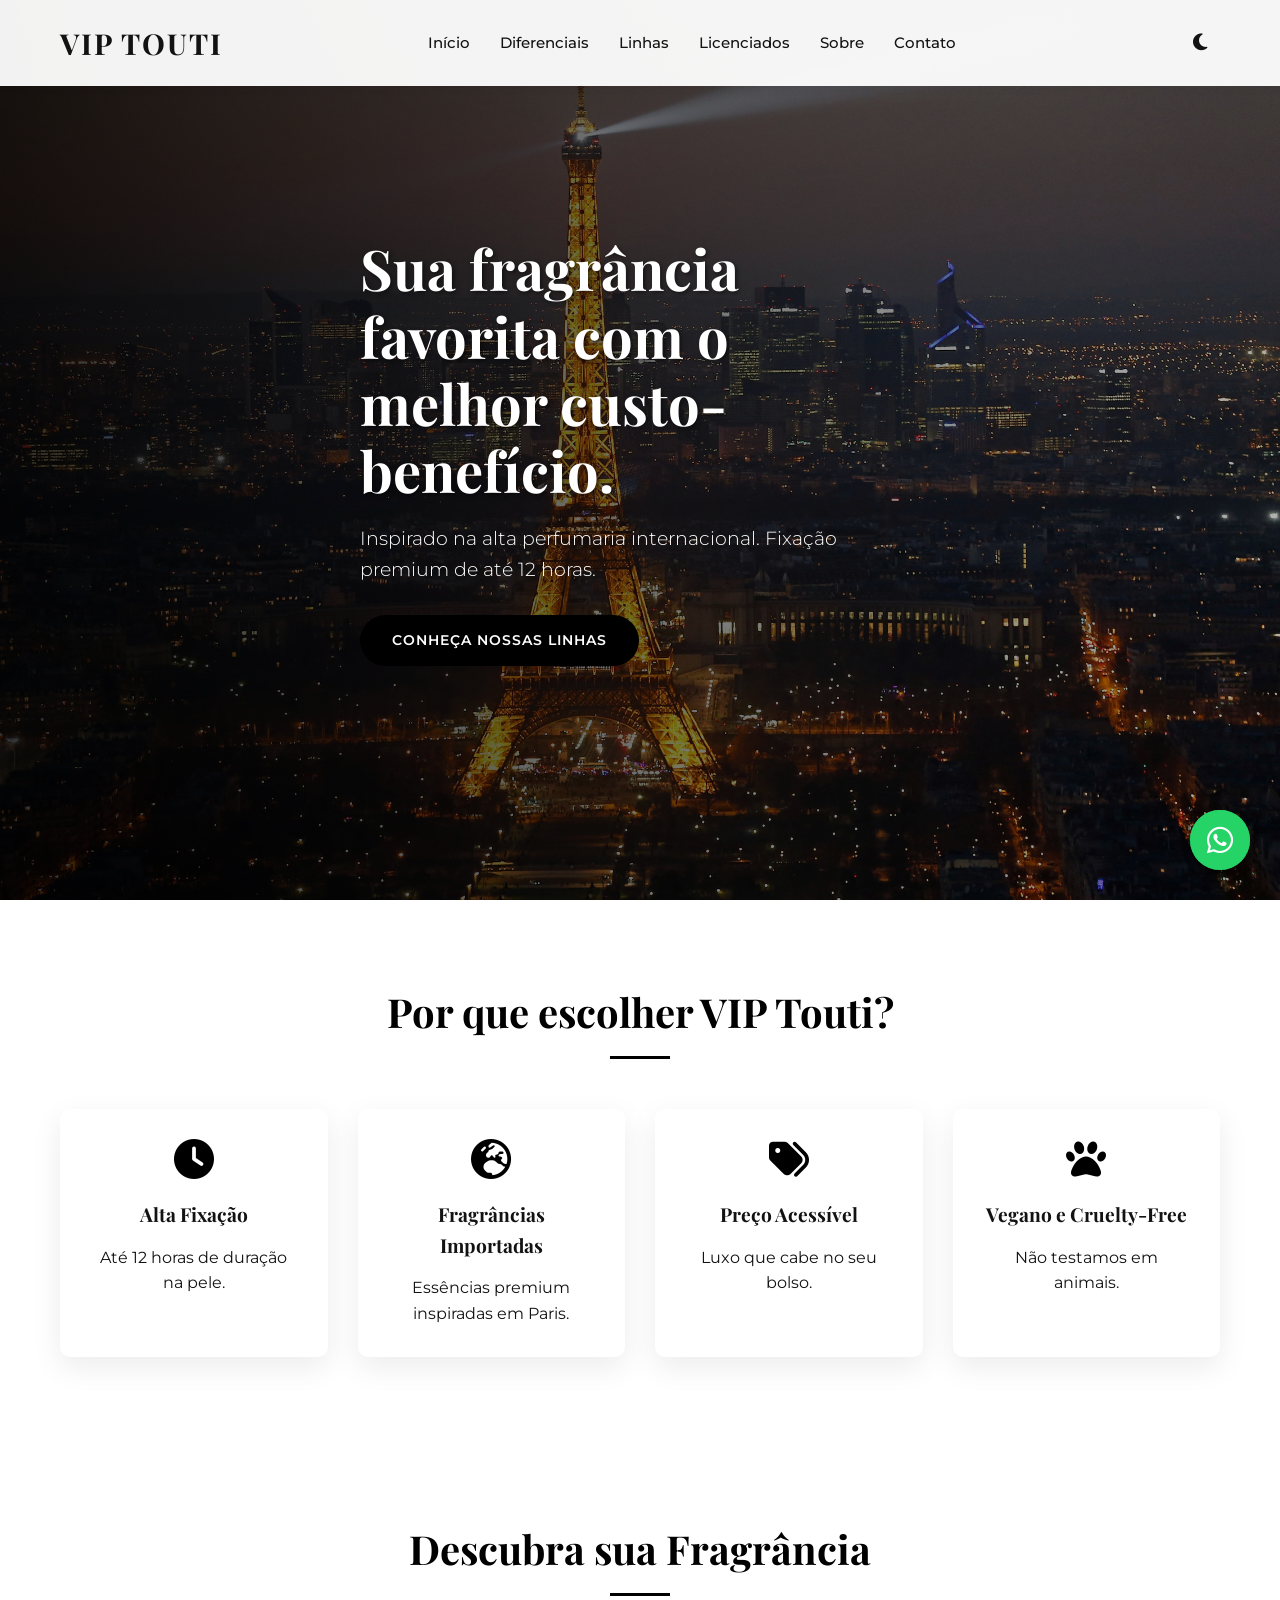
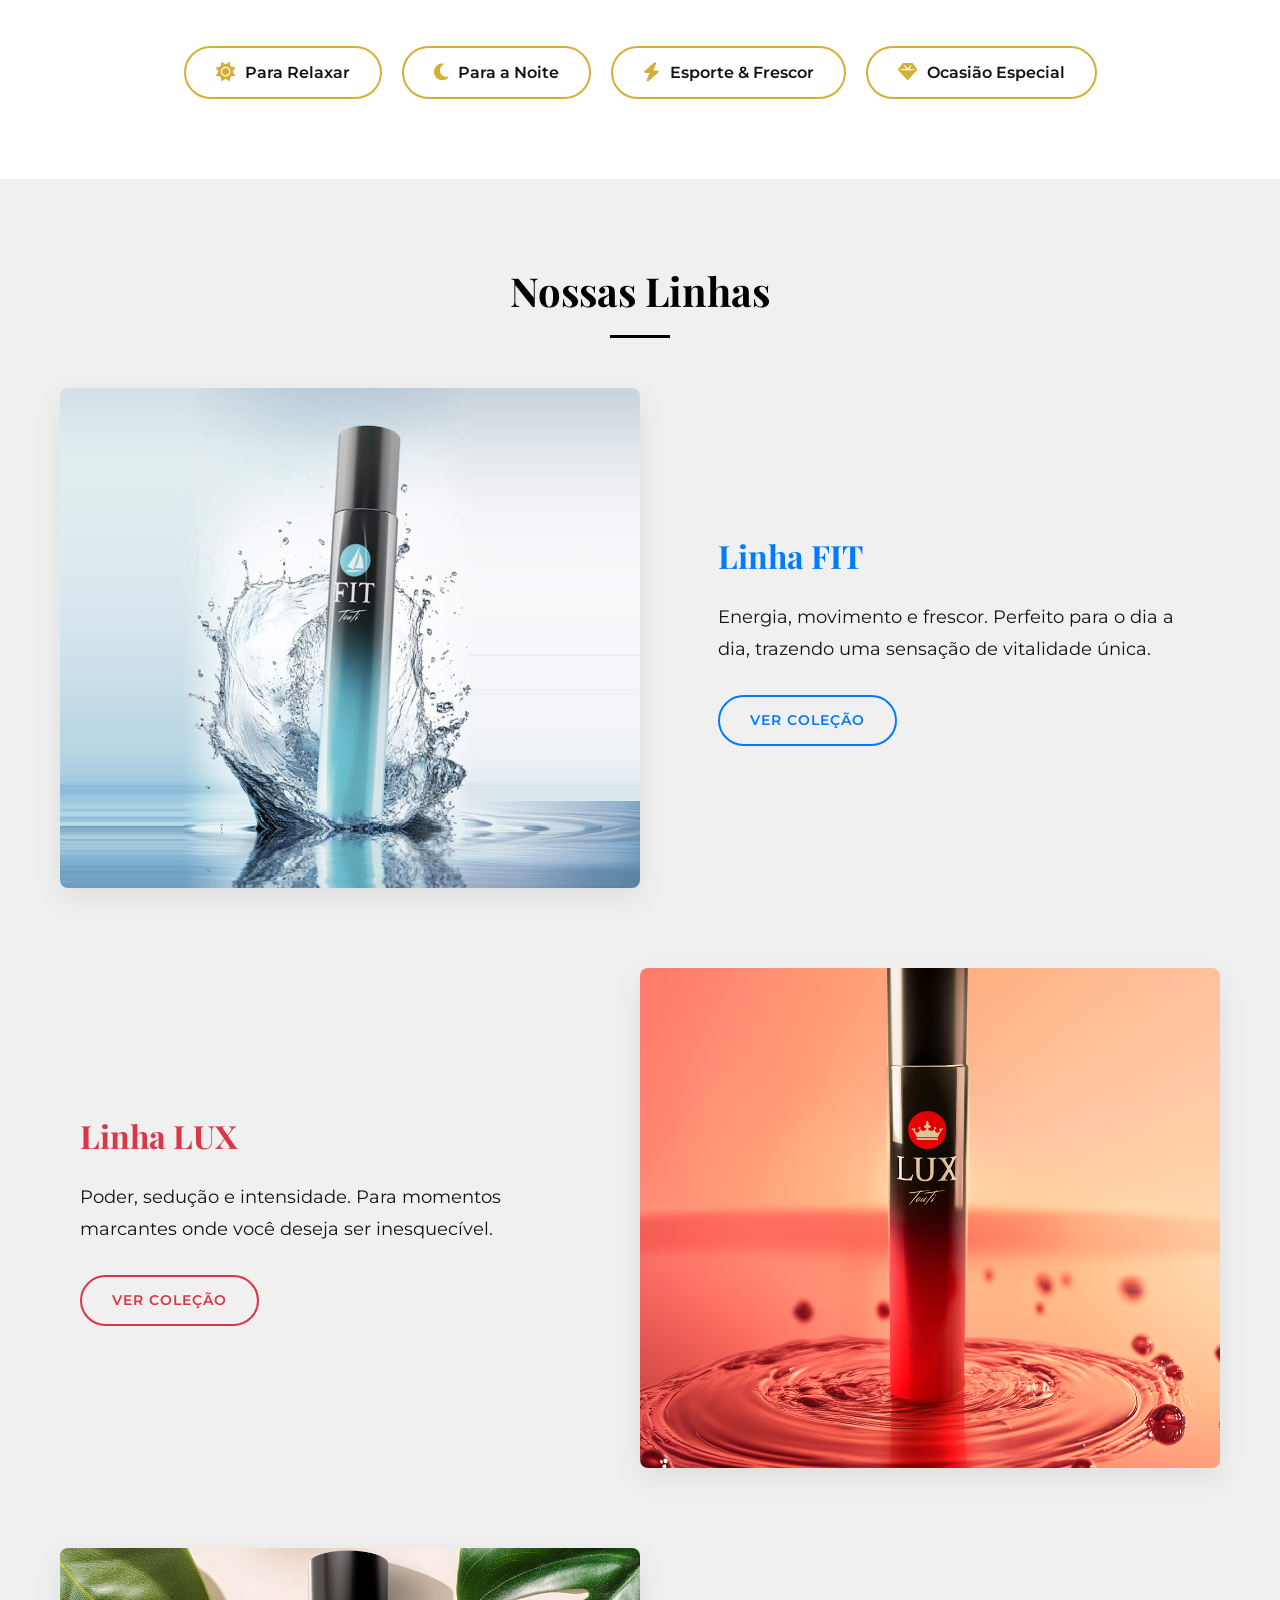
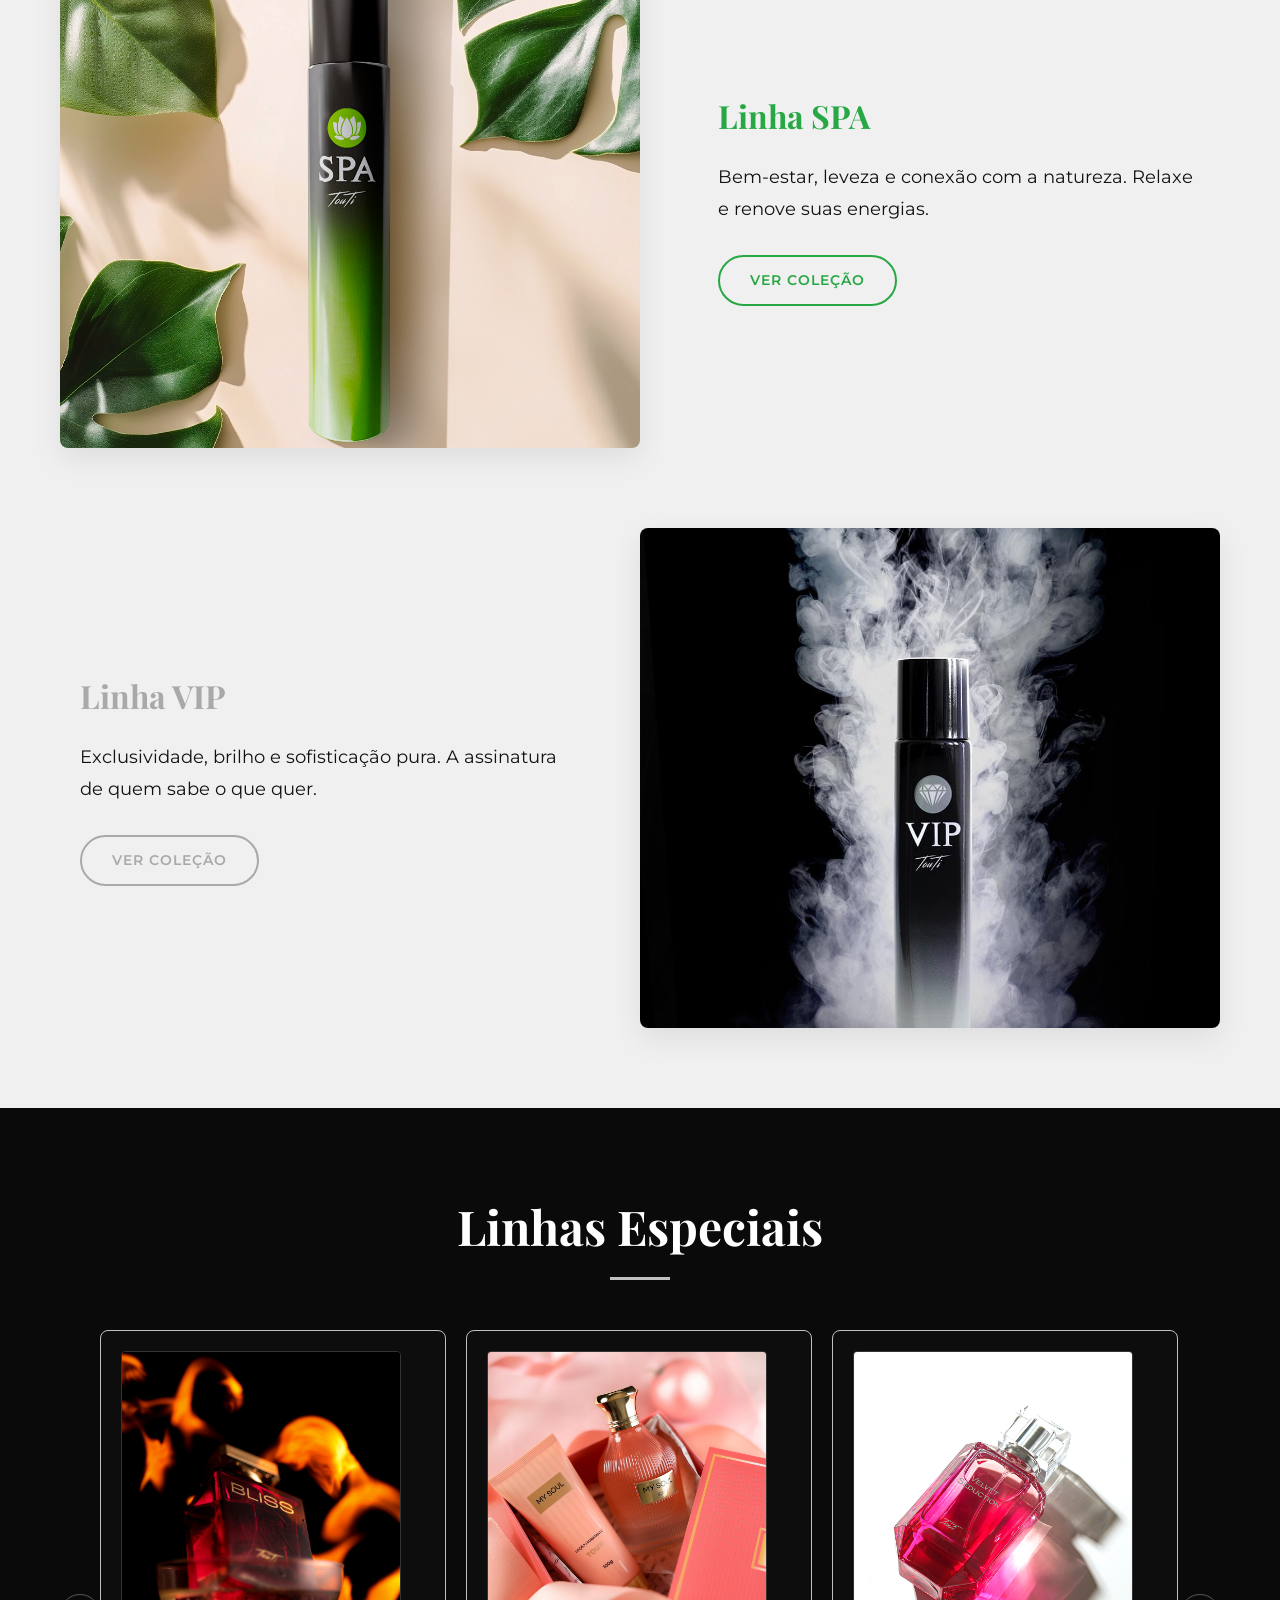
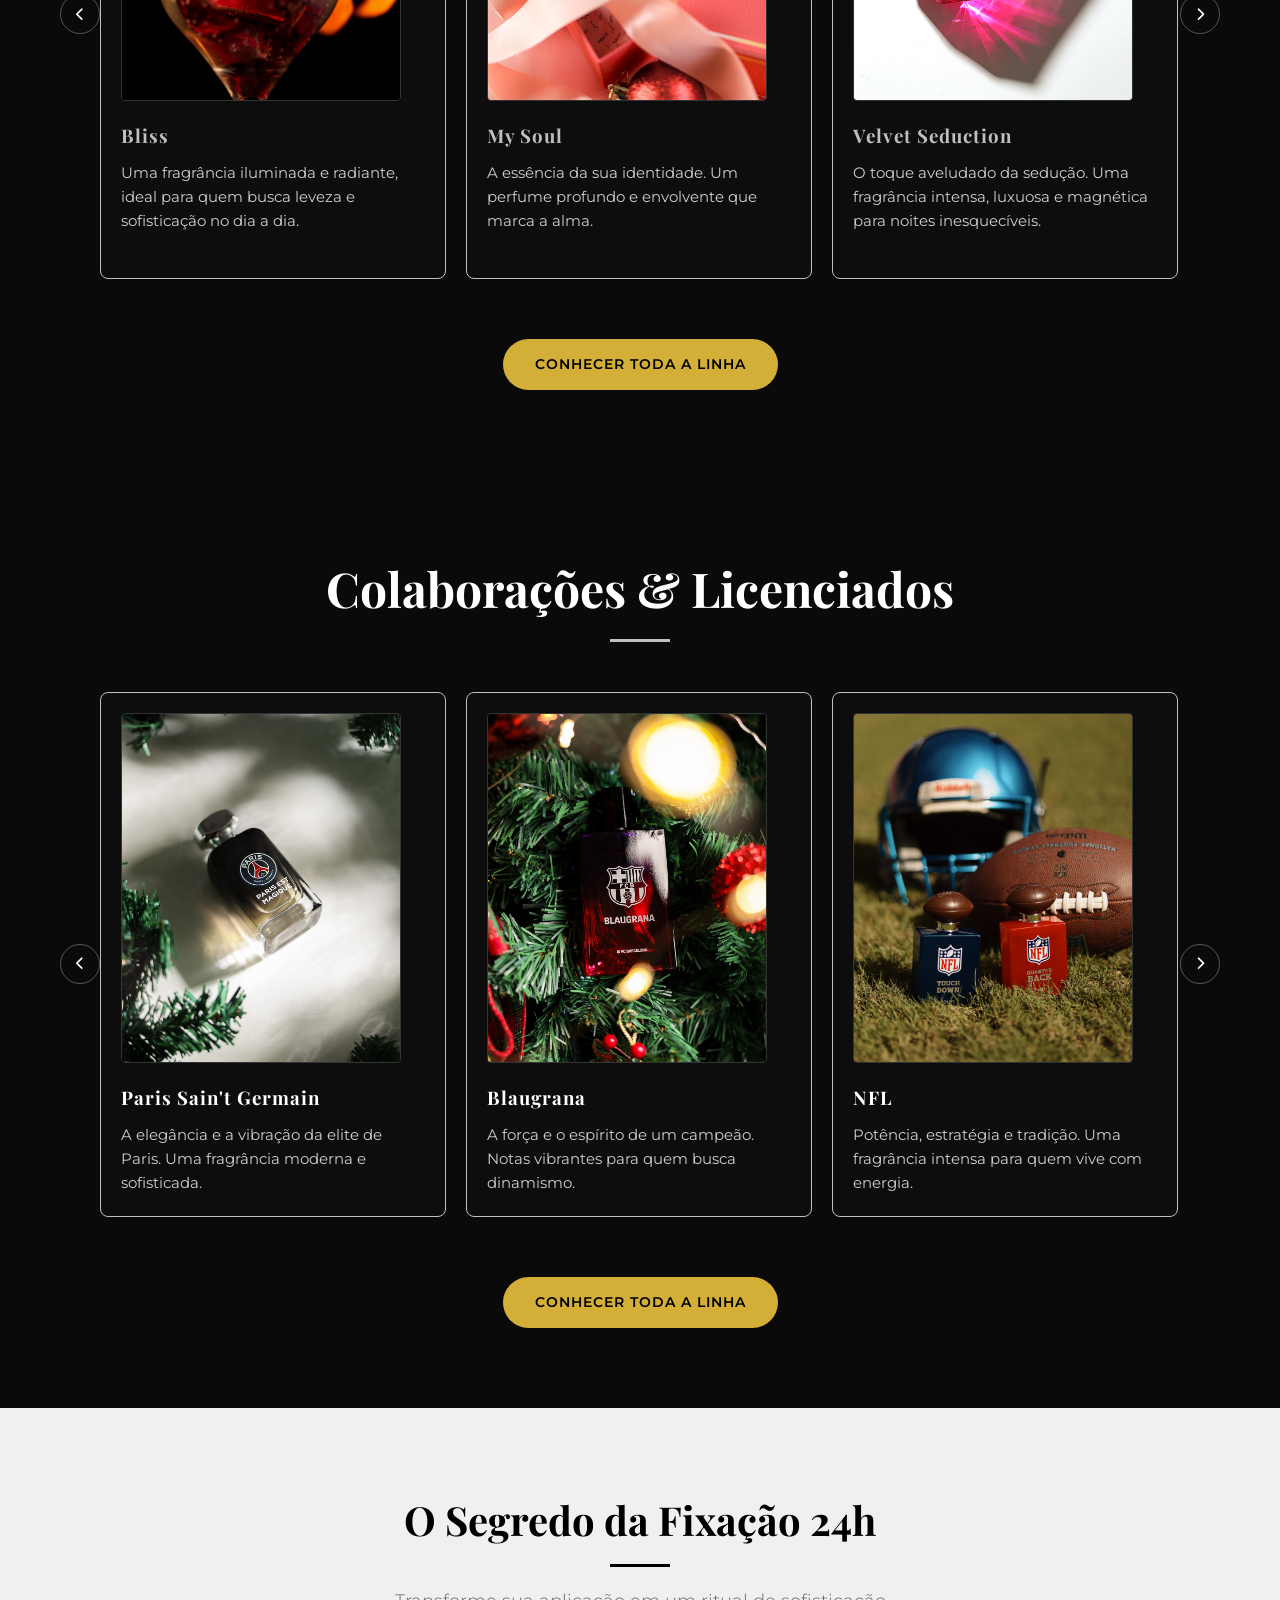
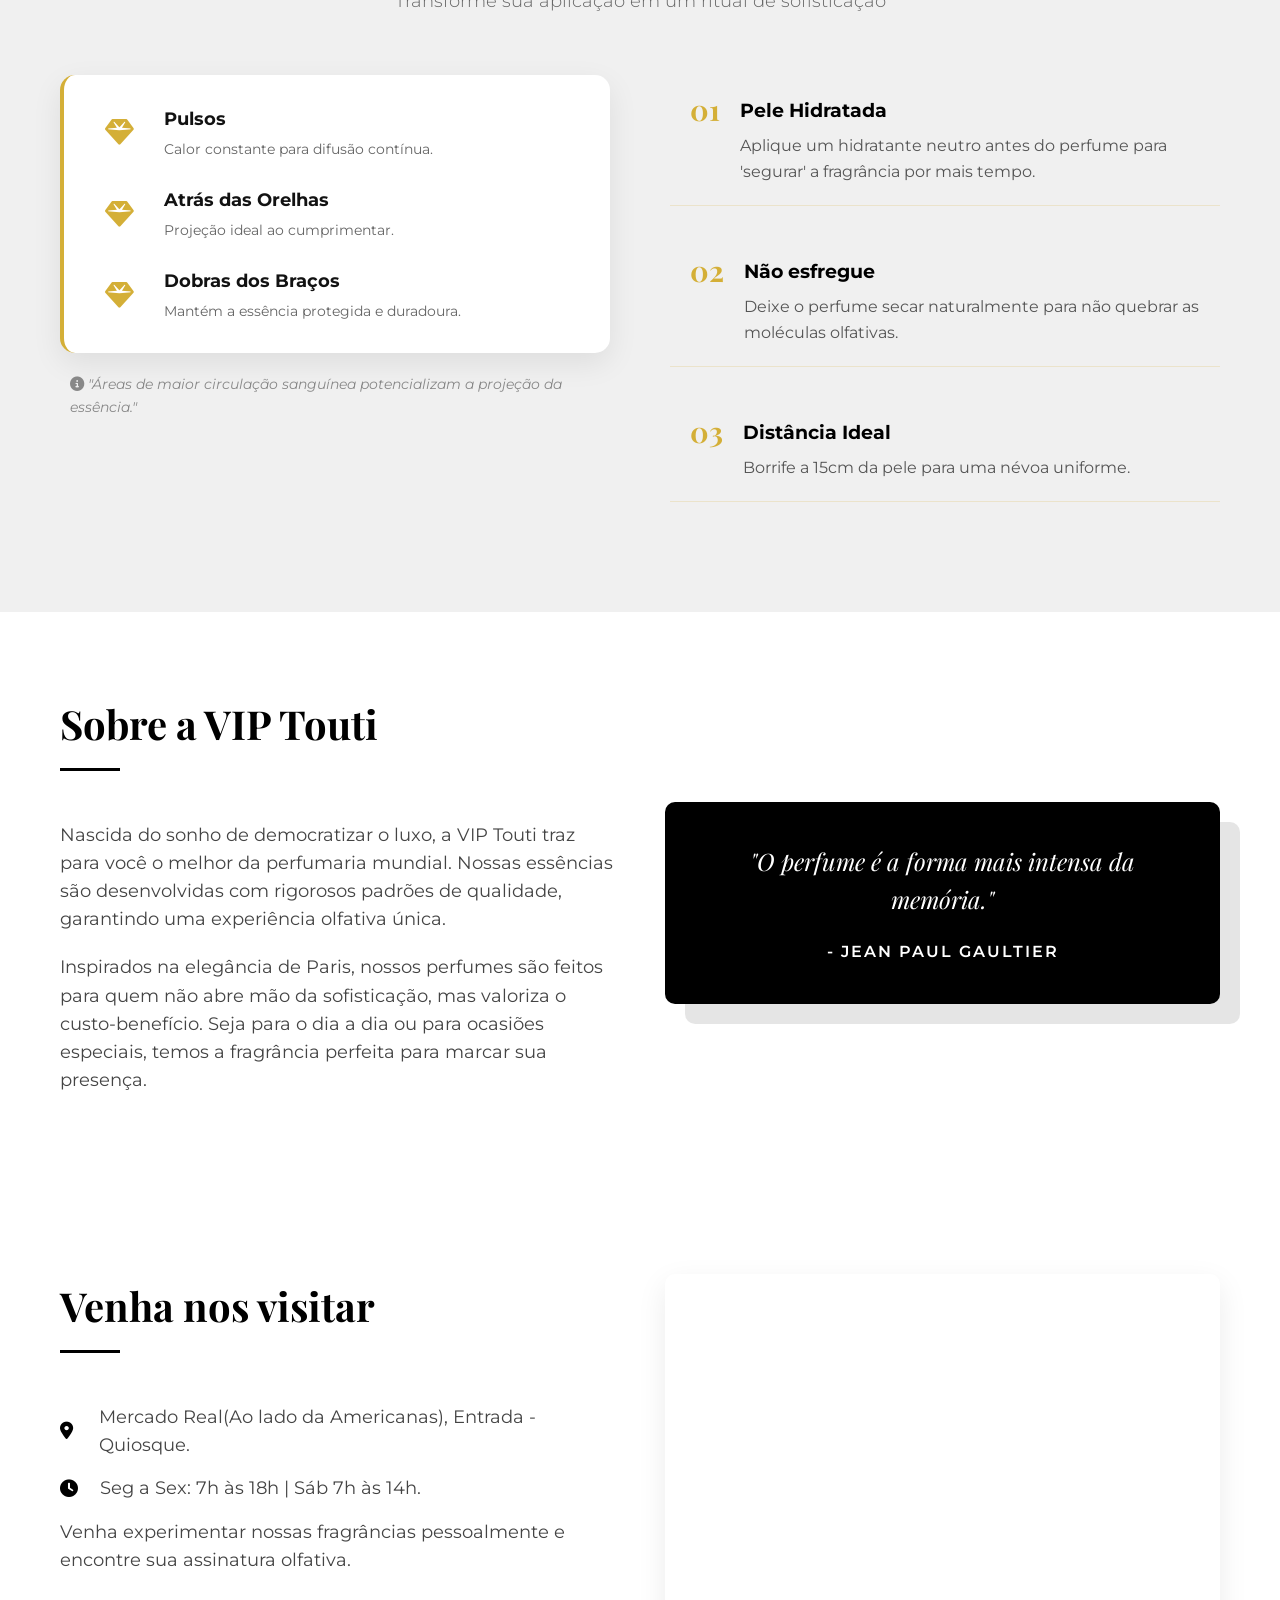
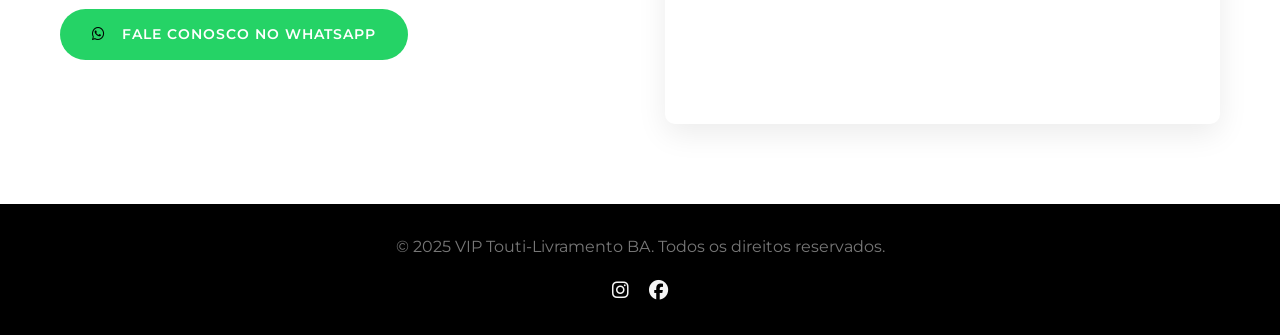
==== commit bf9fc9ae: "Update index.html" ====
--- a/index.html
+++ b/index.html
@@ -407,8 +407,7 @@
                     perfeita para marcar sua presença.</p>
             </div>
             <div class="about-image">
-                <!-- Using hero image again or could be another generated one, reusing hero for now or generic pattern -->
-                <!-- Let's use a nice quote box or style here instead of image to save assets, or re-use hero cropped -->
+                
                 <div class="quote-box">
                     <p>"O perfume é a forma mais intensa da memória."</p>
                     <span>- Jean Paul Gaultier</span>
@@ -450,7 +449,7 @@
         </div>
     </footer>
 
-    <!-- Floating WhatsApp -->
+    <!-- Botão Flutuante do WhatsApp -->
     <a href="https://wa.me/5577998505949" class="floating-whatsapp" target="_blank">
         <i class="fab fa-whatsapp"></i>
     </a>
@@ -459,13 +458,13 @@
         <i class="fab fa-whatsapp"></i>
     </a>
 
-    <!-- Modal for Collections -->
+    <!-- Modal Das Coleções -->
     <div id="collection-modal" class="modal">
         <div class="modal-content">
             <span class="close-modal">&times;</span>
             <h3 id="modal-title">Título da Coleção</h3>
             <div id="modal-body">
-                <!-- Content will be injected via JS -->
+                <!-- Conteúdo inserido por JS -->
             </div>
             <a href="https://wa.me/5577998505949" target="_blank" class="btn btn-primary modal-cta">Consultar
                 disponibilidade via WhatsApp</a>
@@ -475,4 +474,4 @@
     <script src="script.js"></script>
 </body>
 
-</html>+</html>
--- a/styles.css
+++ b/styles.css
@@ -1458,6 +1458,1133 @@
     font-weight: 700;
     color: #D4AF37;
     line-height: 1;
+}/* Reset de CSS & Variáveis */
+:root {
+    --primary-black: #000000;
+    --primary-white: #FFFFFF;
+    --text-dark: #121212;
+    --text-light: #F5F5F5;
+    --gray-bg: #F0F0F0;
+
+    /* Cores das Linhas */
+    --color-fit: #007BFF; /* FIT - Azul */
+    --color-lux: #DC3545; /* LUX - Vermelho */
+    --color-spa: #28A745; /* SPA - Verde */
+    --color-vip: #A9A9A9; /* VIP - Prata/Cinza */
+
+    /* Seção de Licenciados */
+    --color-licensed: #D4AF37; /* Dourado para destaque se necessário */
+
+    --font-heading: 'Playfair Display', serif;
+    --font-body: 'Montserrat', sans-serif;
+
+    --transition: all 0.3s ease;
+    --shadow: 0 10px 30px rgba(0, 0, 0, 0.08);
+
+    /* Variáveis do Modo Claro (Padrão) */
+    --bg-color: var(--primary-white);
+    --bg-light-color: var(--gray-bg);
+    --text-main: var(--text-dark);
+    --card-bg: var(--primary-white);
+    --navbar-bg: rgba(255, 255, 255, 0.95);
+    --navbar-text: var(--secondary-black);
+}
+
+/* Configurações do Modo Escuro */
+body.dark-mode {
+    --bg-color: #0D0D0D; /* Preto Profundo */
+    --bg-light-color: #1a1a1a;
+    --text-main: #F5F5F5; /* Branco Marfim */
+    --card-bg: #151515;
+    --navbar-bg: rgba(13, 13, 13, 0.95);
+    --navbar-text: #F5F5F5;
+
+    background-color: var(--bg-color);
+    color: var(--text-main);
+}
+
+/* Botão de Alternância de Tema (Sol/Lua) */
+.theme-toggle {
+    cursor: pointer;
+    font-size: 1.2rem;
+    padding: 10px;
+    margin-left: 20px;
+    border-radius: 50%;
+    transition: var(--transition);
+    display: flex;
+    align-items: center;
+    justify-content: center;
+    width: 40px;
+    height: 40px;
+}
+
+.theme-toggle:hover {
+    background-color: rgba(0, 0, 0, 0.1);
+}
+
+body.dark-mode .theme-toggle:hover {
+    background-color: rgba(255, 255, 255, 0.1);
+}
+
+/* Sobrescritas para o Modo Escuro */
+body.dark-mode .navbar {
+    background: var(--navbar-bg);
+    box-shadow: 0 2px 10px rgba(255, 255, 255, 0.05);
+}
+
+body.dark-mode .logo {
+    color: var(--navbar-text);
+}
+
+/* Forçar Visibilidade do Texto no Modo Escuro */
+body.dark-mode h1,
+body.dark-mode h2,
+body.dark-mode h3,
+body.dark-mode h4,
+body.dark-mode h5,
+body.dark-mode h6,
+body.dark-mode p,
+body.dark-mode span,
+body.dark-mode li,
+body.dark-mode a {
+    color: var(--text-main);
+}
+
+/* Textos "muted" (suaves) devem ser cinza claro no modo escuro, não cinza escuro */
+body.dark-mode .text-muted,
+body.dark-mode p.text-muted {
+    color: #B0B0B0 !important;
+}
+
+/* Visibilidade dos Ícones */
+body.dark-mode i,
+body.dark-mode .fas,
+body.dark-mode .fab {
+    color: #FFFFFF;
+}
+
+/* Cores específicas de ícones que podem ser sobrescritas */
+body.dark-mode .diferencial-card i {
+    color: #FFFFFF;
+    text-shadow: 0 0 10px rgba(255, 255, 255, 0.5);
+}
+
+/* Links de Navegação */
+body.dark-mode .nav-links a {
+    color: var(--navbar-text);
+}
+
+body.dark-mode .nav-links a::after {
+    background-color: var(--navbar-text);
+}
+
+/* Títulos de Seção */
+body.dark-mode .section-title {
+    color: var(--text-main);
+}
+
+body.dark-mode .section-title::after {
+    background-color: var(--text-main);
+}
+
+/* Fundo dos Cards e Textos */
+body.dark-mode .diferencial-card {
+    background: var(--card-bg);
+    box-shadow: 0 10px 30px rgba(0, 0, 0, 0.5);
+    border: 1px solid rgba(255, 255, 255, 0.1); /* Borda sutil para definição */
+}
+
+/* Garantir que o texto dentro dos cards seja visível */
+body.dark-mode .diferencial-card h3,
+body.dark-mode .category-info h3 {
+    color: var(--text-main);
+}
+
+body.dark-mode .diferencial-card p,
+body.dark-mode .category-info p {
+    color: #E0E0E0; /* Cinza claro para leitura */
+}
+
+body.dark-mode .category-card {
+    background: var(--card-bg);
+    border: 1px solid rgba(255, 255, 255, 0.1);
+}
+
+body.dark-mode .bg-light {
+    background-color: var(--bg-light-color);
+}
+
+/* Visibilidade de Botões no Modo Escuro */
+/* Botões Primários (Originalmente pretos) -> Ficam brancos com texto preto */
+body.dark-mode .btn-primary {
+    background-color: #FFFFFF;
+    color: #000000;
+    border: 2px solid #FFFFFF;
+}
+
+body.dark-mode .btn-primary:hover {
+    background-color: #E0E0E0;
+    color: #000000;
+    box-shadow: 0 0 15px rgba(255, 255, 255, 0.3);
+}
+
+/* Botões de Contorno -> Texto e borda brancos */
+body.dark-mode .btn-outline {
+    border-color: #FFFFFF;
+    color: #FFFFFF;
+}
+
+body.dark-mode .btn-outline:hover {
+    background-color: #FFFFFF;
+    color: #000000;
+}
+
+/* Ícones da Seção de Contato */
+body.dark-mode .contact-info i {
+    color: #FFFFFF;
+}
+
+body.dark-mode .contact-info p {
+    color: #E0E0E0;
+}
+
+/* Efeitos de Brilho para as Linhas no Modo Escuro - Ajustado para contraste */
+/* LINHA FIT */
+body.dark-mode .line-fit-card h3 {
+    text-shadow: 0 0 10px var(--color-fit);
+    color: var(--color-fit) !important;
+}
+
+body.dark-mode .line-fit-card .btn-outline {
+    border-color: var(--color-fit);
+    color: var(--color-fit);
+    box-shadow: 0 0 5px var(--color-fit);
+}
+
+body.dark-mode .line-fit-card .btn-outline:hover {
+    box-shadow: 0 0 15px var(--color-fit);
+    background-color: var(--color-fit);
+    color: #FFFFFF;
+}
+
+/* LINHA LUX */
+body.dark-mode .line-lux-card h3 {
+    text-shadow: 0 0 10px var(--color-lux);
+    color: var(--color-lux) !important;
+}
+
+body.dark-mode .line-lux-card .btn-outline {
+    border-color: var(--color-lux);
+    color: var(--color-lux);
+    box-shadow: 0 0 5px var(--color-lux);
+}
+
+body.dark-mode .line-lux-card .btn-outline:hover {
+    box-shadow: 0 0 15px var(--color-lux);
+    background-color: var(--color-lux);
+    color: #FFFFFF;
+}
+
+/* LINHA SPA */
+body.dark-mode .line-spa-card h3 {
+    text-shadow: 0 0 10px var(--color-spa);
+    color: var(--color-spa) !important;
+}
+
+body.dark-mode .line-spa-card .btn-outline {
+    border-color: var(--color-spa);
+    color: var(--color-spa);
+    box-shadow: 0 0 5px var(--color-spa);
+}
+
+body.dark-mode .line-spa-card .btn-outline:hover {
+    box-shadow: 0 0 15px var(--color-spa);
+    background-color: var(--color-spa);
+    color: #FFFFFF;
+}
+
+/* LINHA VIP */
+body.dark-mode .line-vip-card h3 {
+    text-shadow: 0 0 10px var(--color-vip);
+    color: var(--color-vip) !important;
+}
+
+body.dark-mode .line-vip-card .btn-outline {
+    border-color: var(--color-vip);
+    color: var(--color-vip);
+    box-shadow: 0 0 5px var(--color-vip);
+}
+
+body.dark-mode .line-vip-card .btn-outline:hover {
+    box-shadow: 0 0 15px var(--color-vip);
+    background-color: var(--color-vip);
+    color: #FFFFFF;
+}
+
+body.dark-mode .quote-box {
+    background-color: #222;
+    border: 1px solid #333;
+}
+
+/* Menu Mobile no Modo Escuro */
+@media (max-width: 768px) {
+    body.dark-mode .nav-links {
+        background: var(--card-bg);
+    }
+}
+
+/* Estilos Globais */
+* {
+    margin: 0;
+    padding: 0;
+    box-sizing: border-box;
+}
+
+body {
+    font-family: var(--font-body);
+    color: var(--text-dark);
+    line-height: 1.6;
+    background-color: var(--primary-white);
+    overflow-x: hidden;
+}
+
+h1, h2, h3 {
+    font-family: var(--font-heading);
+    font-weight: 700;
+}
+
+a {
+    text-decoration: none;
+    color: inherit;
+    transition: var(--transition);
+}
+
+ul {
+    list-style: none;
+}
+
+img {
+    max-width: 100%;
+    display: block;
+}
+
+/* Utilitários */
+.container {
+    max-width: 1200px;
+    margin: 0 auto;
+    padding: 0 20px;
+}
+
+.section-padding {
+    padding: 80px 0;
+}
+
+.text-white {
+    color: var(--text-light);
+}
+
+.bg-light {
+    background-color: var(--gray-bg);
+}
+
+.bg-dark {
+    background-color: var(--secondary-black);
+    color: var(--text-light);
+}
+
+.section-title {
+    text-align: center;
+    font-size: 2.5rem;
+    margin-bottom: 50px;
+    color: var(--primary-black);
+    position: relative;
+    padding-bottom: 15px;
+}
+
+.section-title::after {
+    content: '';
+    position: absolute;
+    bottom: 0;
+    left: 50%;
+    transform: translateX(-50%);
+    width: 60px;
+    height: 3px;
+    background-color: var(--primary-black);
+}
+
+.section-title.align-left {
+    text-align: left;
+}
+
+.section-title.align-left::after {
+    left: 0;
+    transform: none;
+}
+
+/* Botões */
+.btn {
+    display: inline-block;
+    padding: 12px 30px;
+    border-radius: 50px;
+    font-weight: 600;
+    text-transform: uppercase;
+    letter-spacing: 1px;
+    font-size: 0.9rem;
+    cursor: pointer;
+    border: 2px solid transparent;
+}
+
+.btn-primary {
+    background-color: var(--primary-black);
+    color: var(--primary-white);
+}
+
+.btn-primary:hover {
+    background-color: #333;
+    transform: translateY(-2px);
+}
+
+.btn-outline {
+    border-color: var(--secondary-black);
+    color: var(--secondary-black);
+}
+
+.btn-outline:hover {
+    background-color: var(--primary-black);
+    color: var(--primary-white);
+}
+
+.btn-whatsapp {
+    background-color: #25D366;
+    color: white;
+    margin-top: 20px;
+}
+
+.btn-whatsapp:hover {
+    background-color: #128C7E;
+}
+
+/* Barra de Navegação (Navbar) */
+.navbar {
+    position: fixed;
+    top: 0;
+    left: 0;
+    width: 100%;
+    background: rgba(255, 255, 255, 0.95);
+    padding: 20px 0;
+    z-index: 1000;
+    box-shadow: 0 2px 10px rgba(0, 0, 0, 0.05);
+}
+
+.nav-container {
+    display: flex;
+    justify-content: space-between;
+    align-items: center;
+}
+
+.logo {
+    font-size: 1.8rem;
+    color: var(--secondary-black);
+    letter-spacing: 2px;
+}
+
+.nav-links {
+    display: flex;
+    gap: 30px;
+}
+
+.nav-links a {
+    font-weight: 500;
+    font-size: 0.95rem;
+    position: relative;
+}
+
+.nav-links a::after {
+    content: '';
+    position: absolute;
+    width: 0;
+    height: 2px;
+    bottom: -5px;
+    left: 0;
+    background-color: var(--primary-black);
+    transition: var(--transition);
+}
+
+.nav-links a:hover::after {
+    width: 100%;
+}
+
+.mobile-menu-btn {
+    display: none;
+    font-size: 1.5rem;
+    cursor: pointer;
+}
+
+/* Seção Hero (Banner Principal) */
+.hero-section {
+    height: 100vh;
+    background-image: url('assets/hero.png');
+    background-position: center;
+    background-size: cover;
+    background-repeat: no-repeat;
+    position: relative;
+    display: flex;
+    align-items: center;
+    justify-content: flex-start;
+    margin-top: 0;
+}
+
+.hero-overlay {
+    position: absolute;
+    top: 0;
+    left: 0;
+    width: 100%;
+    height: 100%;
+    background: linear-gradient(90deg, rgba(0, 0, 0, 0.8) 0%, rgba(0, 0, 0, 0.3) 100%);
+}
+
+.hero-content {
+    position: relative;
+    z-index: 2;
+    color: var(--white);
+    max-width: 600px;
+    animation: fadeIn 1.5s ease;
+}
+
+.hero-content h2 {
+    font-size: 3.5rem;
+    color: var(--primary-white);
+    line-height: 1.2;
+    margin-bottom: 20px;
+    text-shadow: 2px 2px 4px rgba(0, 0, 0, 0.5);
+}
+
+.hero-content p {
+    font-size: 1.2rem;
+    color: var(--primary-white);
+    margin-bottom: 30px;
+    font-weight: 300;
+}
+
+@keyframes fadeIn {
+    from { opacity: 0; transform: translateY(20px); }
+    to { opacity: 1; transform: translateY(0); }
+}
+
+/* Seção de Diferenciais */
+.diferenciais-grid {
+    display: grid;
+    grid-template-columns: repeat(auto-fit, minmax(250px, 1fr));
+    gap: 30px;
+    text-align: center;
+}
+
+.diferencial-card {
+    padding: 30px;
+    background: var(--white);
+    border-radius: 10px;
+    box-shadow: var(--shadow);
+    transition: var(--transition);
+}
+
+.diferencial-card:hover {
+    transform: translateY(-10px);
+}
+
+.diferencial-card i {
+    font-size: 2.5rem;
+    color: var(--primary-black);
+    margin-bottom: 20px;
+}
+
+.diferencial-card h3 {
+    margin-bottom: 15px;
+    font-size: 1.2rem;
+}
+
+/* Seção de Linhas (Padrão Z - Alternado) */
+.lines-container {
+    display: flex;
+    flex-direction: column;
+    gap: 0;
+}
+
+.line-row {
+    display: flex;
+    align-items: center;
+    justify-content: space-between;
+    gap: 5%;
+    margin-bottom: 80px;
+}
+
+.line-row:last-child {
+    margin-bottom: 0;
+}
+
+/* Lógica do Padrão Z: Linhas pares invertem a ordem */
+.line-row:nth-child(even) {
+    flex-direction: row-reverse;
+}
+
+.line-image-container {
+    flex: 1;
+    max-width: 50%;
+}
+
+.line-image-container img {
+    width: 100%;
+    height: 500px;
+    object-fit: cover;
+    border-radius: 8px;
+    transition: transform 0.5s ease;
+    box-shadow: var(--shadow);
+}
+
+.line-image-container:hover img {
+    transform: scale(1.02);
+}
+
+.line-content {
+    flex: 1;
+    max-width: 45%;
+    padding: 0 20px;
+}
+
+.line-content h3 {
+    font-size: 2rem;
+    margin-bottom: 20px;
+    font-family: var(--font-heading);
+}
+
+.line-content p {
+    font-size: 1.1rem;
+    margin-bottom: 30px;
+    line-height: 1.8;
+}
+
+/* Responsividade: Empilhamento no Mobile */
+@media (max-width: 768px) {
+    .line-row, .line-row:nth-child(even) {
+        flex-direction: column;
+        margin-bottom: 50px;
+        gap: 30px;
+    }
+
+    .line-image-container, .line-content {
+        max-width: 100%;
+        flex: none;
+        width: 100%;
+        padding: 0;
+    }
+
+    .line-image-container img {
+        height: 350px;
+    }
+
+    .line-content {
+        text-align: center;
+    }
+}
+
+/* Cores Específicas das Linhas */
+.line-fit-card h3 { color: var(--color-fit); }
+.line-fit-card .btn-outline { border-color: var(--color-fit); color: var(--color-fit); }
+.line-fit-card .btn-outline:hover { background-color: var(--color-fit); color: #fff; }
+
+.line-lux-card h3 { color: var(--color-lux); }
+.line-lux-card .btn-outline { border-color: var(--color-lux); color: var(--color-lux); }
+.line-lux-card .btn-outline:hover { background-color: var(--color-lux); color: #fff; }
+
+.line-spa-card h3 { color: var(--color-spa); }
+.line-spa-card .btn-outline { border-color: var(--color-spa); color: var(--color-spa); }
+.line-spa-card .btn-outline:hover { background-color: var(--color-spa); color: #fff; }
+
+.line-vip-card h3 { color: var(--color-vip); }
+.line-vip-card .btn-outline { border-color: var(--color-vip); color: var(--color-vip); }
+.line-vip-card .btn-outline:hover { background-color: var(--color-vip); color: #fff; }
+
+/* Seção de Licenciados */
+.licensed-section {
+    background-color: #0a0a0a; /* Preto Profundo */
+    color: var(--text-light);
+    position: relative;
+    overflow: hidden;
+}
+
+.licensed-section .section-title {
+    color: #FFFFFF;
+    font-size: 3rem;
+}
+
+.licensed-section .section-title::after {
+    background-color: #C0C0C0; /* Separador Prata */
+}
+
+.licensed-grid {
+    display: grid;
+    grid-template-columns: repeat(auto-fit, minmax(300px, 1fr));
+    gap: 40px;
+}
+
+.licensed-card {
+    background: #0D0D0D;
+    border: 1px solid #C0C0C0; /* Borda Prata */
+    padding: 20px;
+    border-radius: 8px;
+    transition: var(--transition);
+}
+
+.licensed-card:hover {
+    border-color: #FFFFFF;
+    box-shadow: 0 0 20px rgba(255, 255, 255, 0.15);
+    transform: translateY(-5px);
+}
+
+.licensed-card img {
+    height: 350px;
+    border-radius: 4px;
+    margin-bottom: 20px;
+    border: 1px solid #333;
+}
+
+.licensed-info h3 {
+    color: #FFFFFF;
+    margin-bottom: 10px;
+    font-family: var(--font-heading);
+    letter-spacing: 1px;
+}
+
+.licensed-info p {
+    color: #cfcfcf;
+    font-size: 0.95rem;
+}
+
+/* Estilos para Diferenciar "Linhas Especiais" de Licenciados */
+#linhas-especiais .licensed-card { border-color: #C0C0C0; }
+#linhas-especiais .licensed-card h3 { color: #C0C0C0 !important; }
+
+/* Brilho no Modo Escuro para Linhas Especiais */
+body.dark-mode #linhas-especiais .licensed-card {
+    box-shadow: 0 0 15px rgba(212, 175, 55, 0.2), inset 0 0 10px rgba(212, 175, 55, 0.05);
+    border-color: #C0C0C0;
+}
+
+/* Seção Sobre */
+.about-container {
+    display: flex;
+    align-items: center;
+    gap: 50px;
+}
+
+.about-text { flex: 1; }
+.about-text p { margin-bottom: 20px; font-size: 1.1rem; color: #444; }
+
+.about-image {
+    flex: 1;
+    display: flex;
+    justify-content: center;
+    align-items: center;
+}
+
+.quote-box {
+    background-color: var(--primary-black);
+    color: var(--primary-white);
+    padding: 40px;
+    border-radius: 10px;
+    text-align: center;
+    box-shadow: 20px 20px 0px rgba(0, 0, 0, 0.1);
+}
+
+.quote-box p {
+    font-family: var(--font-heading);
+    font-size: 1.5rem;
+    font-style: italic;
+    margin-bottom: 20px;
+}
+
+.quote-box span {
+    font-weight: 600;
+    text-transform: uppercase;
+    letter-spacing: 2px;
+}
+
+/* Seção de Contato */
+.contact-container {
+    display: flex;
+    gap: 50px;
+    flex-wrap: wrap;
+}
+
+.contact-info {
+    flex: 1;
+    min-width: 300px;
+}
+
+.contact-info p {
+    margin-bottom: 15px;
+    color: #444;
+    font-size: 1.1rem;
+    display: flex;
+    align-items: center;
+    gap: 15px;
+}
+
+.contact-info i {
+    color: var(--primary-black);
+    width: 25px;
+}
+
+.map-placeholder {
+    flex: 1;
+    min-width: 300px;
+    border-radius: 10px;
+    overflow: hidden;
+    box-shadow: var(--shadow);
+}
+
+/* Rodapé (Footer) */
+footer {
+    background-color: #000;
+    color: #777;
+    padding: 30px 0;
+    text-align: center;
+}
+
+.footer-content {
+    display: flex;
+    flex-direction: column;
+    align-items: center;
+    gap: 15px;
+}
+
+.social-links {
+    display: flex;
+    gap: 20px;
+}
+
+.social-links a {
+    color: var(--text-light);
+    font-size: 1.2rem;
+}
+
+.social-links a:hover {
+    color: var(--color-licensed);
+}
+
+/* WhatsApp Flutuante */
+.floating-whatsapp {
+    position: fixed;
+    bottom: 30px;
+    right: 30px;
+    width: 60px;
+    height: 60px;
+    background-color: #25D366;
+    color: #FFF;
+    border-radius: 50%;
+    display: flex;
+    justify-content: center;
+    align-items: center;
+    font-size: 30px;
+    box-shadow: 0 4px 10px rgba(0, 0, 0, 0.3);
+    z-index: 1000;
+    transition: var(--transition);
+}
+
+.floating-whatsapp:hover { transform: scale(1.1); }
+
+/* Responsividade Geral */
+@media (max-width: 768px) {
+    .nav-links {
+        display: none;
+        position: absolute;
+        top: 70px;
+        left: 0;
+        width: 100%;
+        background: var(--white);
+        flex-direction: column;
+        padding: 20px;
+        text-align: center;
+        box-shadow: 0 5px 10px rgba(0, 0, 0, 0.1);
+    }
+
+    .nav-links.active { display: flex; }
+    .mobile-menu-btn { display: block; }
+    .hero-content h2 { font-size: 2.5rem; }
+    .about-container { flex-direction: column; }
+    .contact-container { flex-direction: column; }
+}
+
+/* Estilo do Carrossel */
+.carousel-container {
+    position: relative;
+    padding: 0 40px;
+}
+
+.carousel-track-container {
+    overflow: hidden;
+    width: 100%;
+}
+
+.carousel-track {
+    display: flex;
+    overflow-x: auto;
+    scroll-snap-type: x mandatory;
+    scroll-behavior: smooth;
+    gap: 20px;
+    padding-bottom: 20px;
+    scrollbar-width: none; /* Firefox */
+}
+
+.carousel-track::-webkit-scrollbar { display: none; /* Chrome/Safari */ }
+
+.licensed-grid.carousel-track .licensed-card {
+    flex: 0 0 100%; /* Mobile: 1 card */
+    scroll-snap-align: center;
+    min-width: 0;
+}
+
+@media (min-width: 768px) {
+    .licensed-grid.carousel-track .licensed-card { flex: 0 0 calc(50% - 10px); /* Tablet: 2 cards */ }
+}
+
+@media (min-width: 1024px) {
+    .licensed-grid.carousel-track .licensed-card { flex: 0 0 calc(33.333% - 14px); /* Desktop: 3 cards */ }
+}
+
+.carousel-btn {
+    position: absolute;
+    top: 50%;
+    transform: translateY(-50%);
+    background: transparent;
+    border: 1px solid rgba(255, 255, 255, 0.3);
+    color: #fff;
+    width: 40px;
+    height: 40px;
+    border-radius: 50%;
+    cursor: pointer;
+    z-index: 10;
+    transition: all 0.3s ease;
+    display: flex;
+    align-items: center;
+    justify-content: center;
+}
+
+.carousel-btn:hover { background: rgba(255, 255, 255, 0.1); border-color: #fff; }
+.prev-btn { left: 0; }
+.next-btn { right: 0; }
+
+/* Estilos do Modal (Pop-up) */
+.modal {
+    display: none;
+    position: fixed;
+    z-index: 2000;
+    left: 0;
+    top: 0;
+    width: 100%;
+    height: 100%;
+    overflow: auto;
+    background-color: rgba(0, 0, 0, 0.4);
+    backdrop-filter: blur(5px);
+    -webkit-backdrop-filter: blur(5px);
+    opacity: 0;
+    transition: opacity 0.3s ease;
+}
+
+.modal.show { display: flex; align-items: center; justify-content: center; opacity: 1; }
+
+.modal-content {
+    background-color: var(--primary-white);
+    margin: auto;
+    padding: 30px;
+    border: 1px solid #D4AF37; /* Borda Dourada */
+    width: 90%;
+    max-width: 500px;
+    border-radius: 10px;
+    box-shadow: 0 5px 15px rgba(0, 0, 0, 0.3);
+    position: relative;
+    text-align: left;
+    transform: translateY(-20px);
+    transition: transform 0.3s ease;
+}
+
+.modal.show .modal-content { transform: translateY(0); }
+
+body.dark-mode .modal-content {
+    background-color: #1e1e1e;
+    border-color: #D4AF37;
+    color: var(--text-light);
+}
+
+.close-modal {
+    color: #aaa;
+    float: right;
+    font-size: 28px;
+    font-weight: bold;
+    cursor: pointer;
+    position: absolute;
+    right: 20px;
+    top: 10px;
+    transition: color 0.2s;
+}
+
+.close-modal:hover { color: var(--primary-black); }
+body.dark-mode .close-modal:hover { color: #fff; }
+
+#modal-title {
+    font-family: var(--font-heading);
+    margin-bottom: 20px;
+    padding-right: 20px;
+    color: var(--primary-black);
+}
+
+body.dark-mode #modal-title { color: #fff; }
+
+#modal-body { margin-bottom: 30px; line-height: 1.6; }
+#modal-body ul { list-style-type: disc; padding-left: 20px; margin-top: 10px; }
+#modal-body li { margin-bottom: 5px; }
+
+.modal-cta {
+    display: block;
+    width: 100%;
+    text-align: center;
+    background-color: #25D366;
+    color: white;
+    border: none;
+}
+
+.modal-cta:hover { background-color: #128C7E; color: white; }
+
+/* Temas dos Modais por Linha */
+/* FIT - Azul */
+.modal-content.theme-fit { border-color: var(--color-fit); }
+.modal-content.theme-fit #modal-title { color: var(--color-fit); }
+.modal-content.theme-fit .modal-cta { background-color: var(--color-fit); }
+
+/* LUX - Vermelho */
+.modal-content.theme-lux { border-color: var(--color-lux); }
+.modal-content.theme-lux #modal-title { color: var(--color-lux); }
+.modal-content.theme-lux .modal-cta { background-color: var(--color-lux); }
+
+/* SPA - Verde */
+.modal-content.theme-spa { border-color: var(--color-spa); }
+.modal-content.theme-spa #modal-title { color: var(--color-spa); }
+.modal-content.theme-spa .modal-cta { background-color: var(--color-spa); }
+
+/* VIP - Prata */
+.modal-content.theme-vip { border-color: var(--color-vip); }
+.modal-content.theme-vip #modal-title { color: var(--color-vip); }
+.modal-content.theme-vip .modal-cta { background-color: var(--color-vip); color: #fff; }
+
+/* Efeitos de Brilho no Modo Escuro (Modais) */
+body.dark-mode .modal-content.theme-fit { box-shadow: 0 0 20px rgba(0, 123, 255, 0.4); }
+body.dark-mode .modal-content.theme-lux { box-shadow: 0 0 20px rgba(220, 53, 69, 0.4); }
+body.dark-mode .modal-content.theme-spa { box-shadow: 0 0 20px rgba(40, 167, 69, 0.4); }
+body.dark-mode .modal-content.theme-vip { box-shadow: 0 0 20px rgba(169, 169, 169, 0.4); }
+
+/* Seção do Quiz (Descubra sua Fragrância) */
+#quiz-section { background-color: var(--primary-white); }
+body.dark-mode #quiz-section { background-color: var(--bg-color); }
+
+.quiz-container { display: flex; justify-content: center; flex-wrap: wrap; gap: 20px; }
+
+.quiz-btn {
+    background: transparent;
+    border: 2px solid #D4AF37;
+    color: var(--text-dark);
+    padding: 15px 30px;
+    border-radius: 50px;
+    font-size: 1rem;
+    font-weight: 600;
+    cursor: pointer;
+    transition: var(--transition);
+    display: flex;
+    align-items: center;
+    gap: 10px;
+    font-family: var(--font-body);
+}
+
+.quiz-btn i { font-size: 1.2rem; color: #D4AF37; }
+
+.quiz-btn:hover {
+    background-color: #D4AF37;
+    color: #fff;
+    transform: translateY(-3px);
+    box-shadow: 0 5px 15px rgba(212, 175, 55, 0.3);
+}
+
+.quiz-btn:hover i { color: #fff; }
+
+body.dark-mode .quiz-btn { color: var(--text-main); }
+body.dark-mode .quiz-btn:hover { color: #000; }
+
+/* Animação de Pulsar para a Linha Alvo */
+@keyframes highlight-pulse {
+    0% { transform: scale(1); box-shadow: var(--shadow); }
+    50% { transform: scale(1.05); box-shadow: 0 0 25px rgba(212, 175, 55, 0.6); }
+    100% { transform: scale(1); box-shadow: var(--shadow); }
+}
+
+.highlight-line { animation: highlight-pulse 1s ease-in-out; }
+
+/* Seção de Autoridade & Dicas de Fixação */
+#fixacao-tips { position: relative; overflow: hidden; }
+
+.section-header-centered { text-align: center; margin-bottom: 60px; }
+.section-subtitle { font-size: 1.1rem; color: #666; margin-top: -30px; font-weight: 300; }
+body.dark-mode .section-subtitle { color: #AAA; }
+
+.tips-grid { display: grid; grid-template-columns: 1fr 1fr; gap: 60px; align-items: start; }
+
+/* Infográfico de Pontos de Pulso */
+.infographic-container {
+    background: var(--primary-white);
+    padding: 30px;
+    border-radius: 15px;
+    box-shadow: var(--shadow);
+    border-left: 4px solid #D4AF37;
+}
+
+body.dark-mode .infographic-container { background: #151515; border-color: #D4AF37; }
+
+.pulse-point-item { display: flex; align-items: center; gap: 20px; margin-bottom: 25px; }
+.pulse-point-item:last-child { margin-bottom: 0; }
+.pulse-point-item i { font-size: 1.8rem; color: #D4AF37; width: 50px; text-align: center; }
+
+.pulse-text h4 { font-size: 1.1rem; margin-bottom: 5px; }
+.pulse-text p { font-size: 0.9rem; color: #666; }
+body.dark-mode .pulse-text p { color: #AAA; }
+
+.infographic-legend { margin-top: 20px; font-size: 0.9rem; font-style: italic; color: #888; padding-left: 10px; }
+
+/* Cards de Dicas VIP */
+.vip-tip-card {
+    display: flex;
+    align-items: flex-start;
+    gap: 20px;
+    margin-bottom: 30px;
+    padding: 20px;
+    background: transparent;
+    border-bottom: 1px solid rgba(212, 175, 55, 0.2);
+    transition: var(--transition);
+}
+
+.vip-tip-card:hover { background: rgba(212, 175, 55, 0.05); }
+
+.tip-number { font-family: var(--font-heading); font-size: 1.8rem; font-weight: 700; color: #D4AF37; line-height: 1; }
+
+.tip-content h4 { font-size: 1.2rem; margin-bottom: 8px; color: var(--primary-black); }
+body.dark-mode .tip-content h4 { color: var(--text-main); }
+.tip-content p { font-size: 1rem; color: #555; }
+body.dark-mode .tip-content p { color: #CCC; }
+
+/* Responsividade das Dicas */
+@media (max-width: 968px) { .tips-grid { grid-template-columns: 1fr; gap: 40px; } }
+
+.map-placeholder, .map-placeholder iframe {
+    width: 100% !important;
+    max-width: 100vw !important;
+    display: block;
+    border: none;
 }
 
 .tip-content h4 {
@@ -1485,4 +2612,4 @@
         grid-template-columns: 1fr;
         gap: 40px;
     }
-}+}
